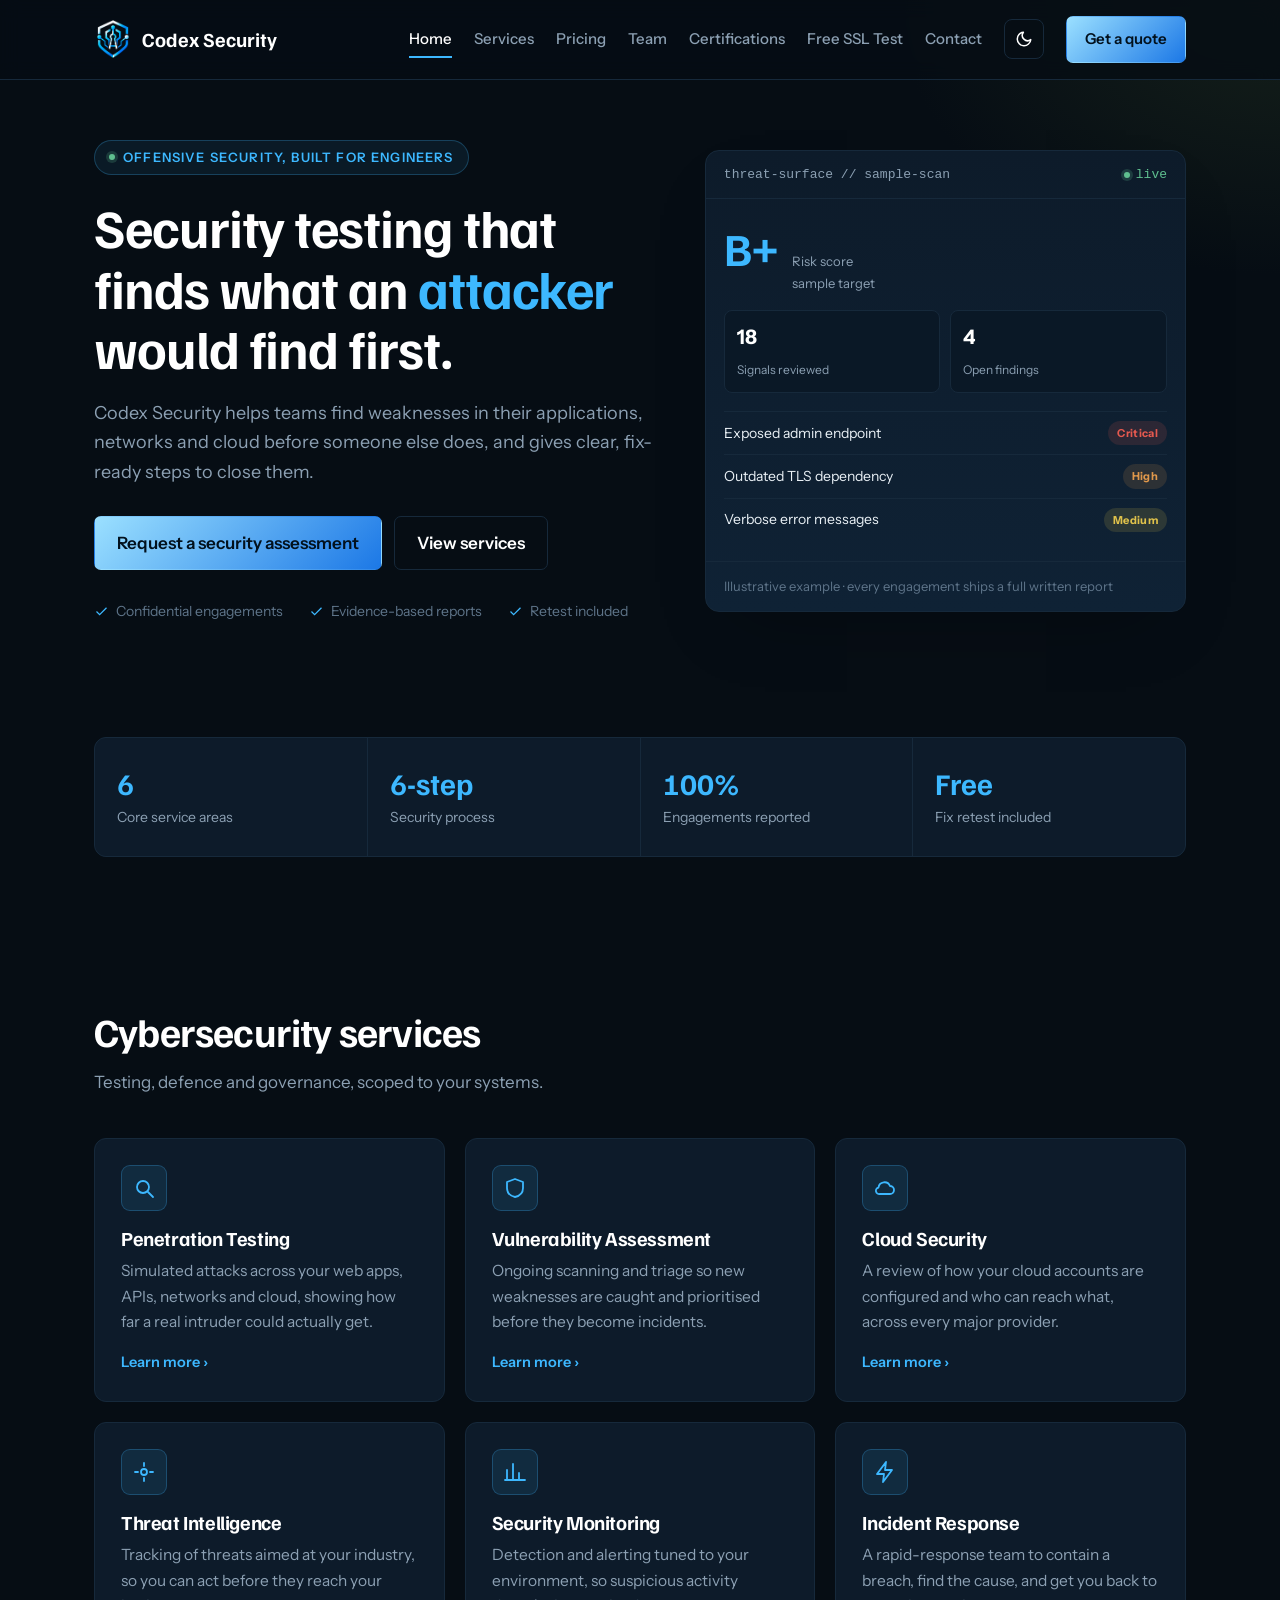
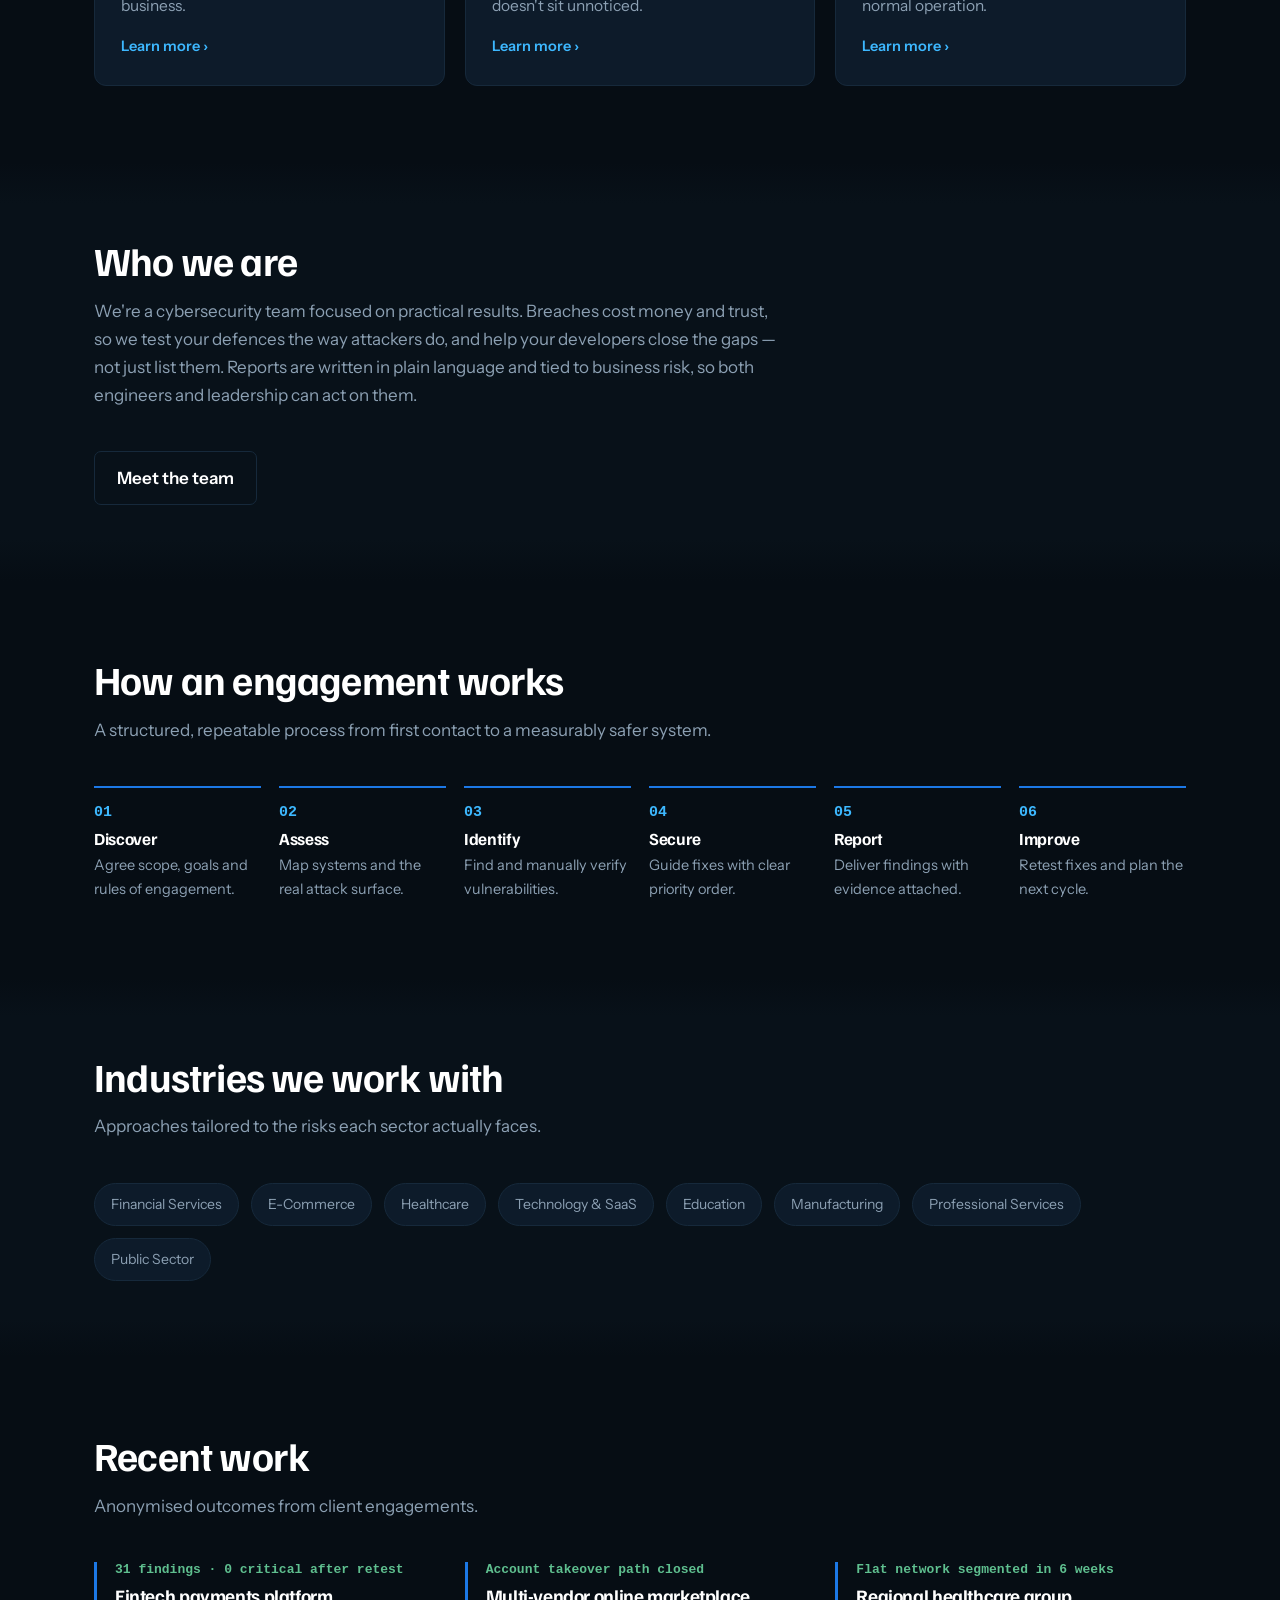
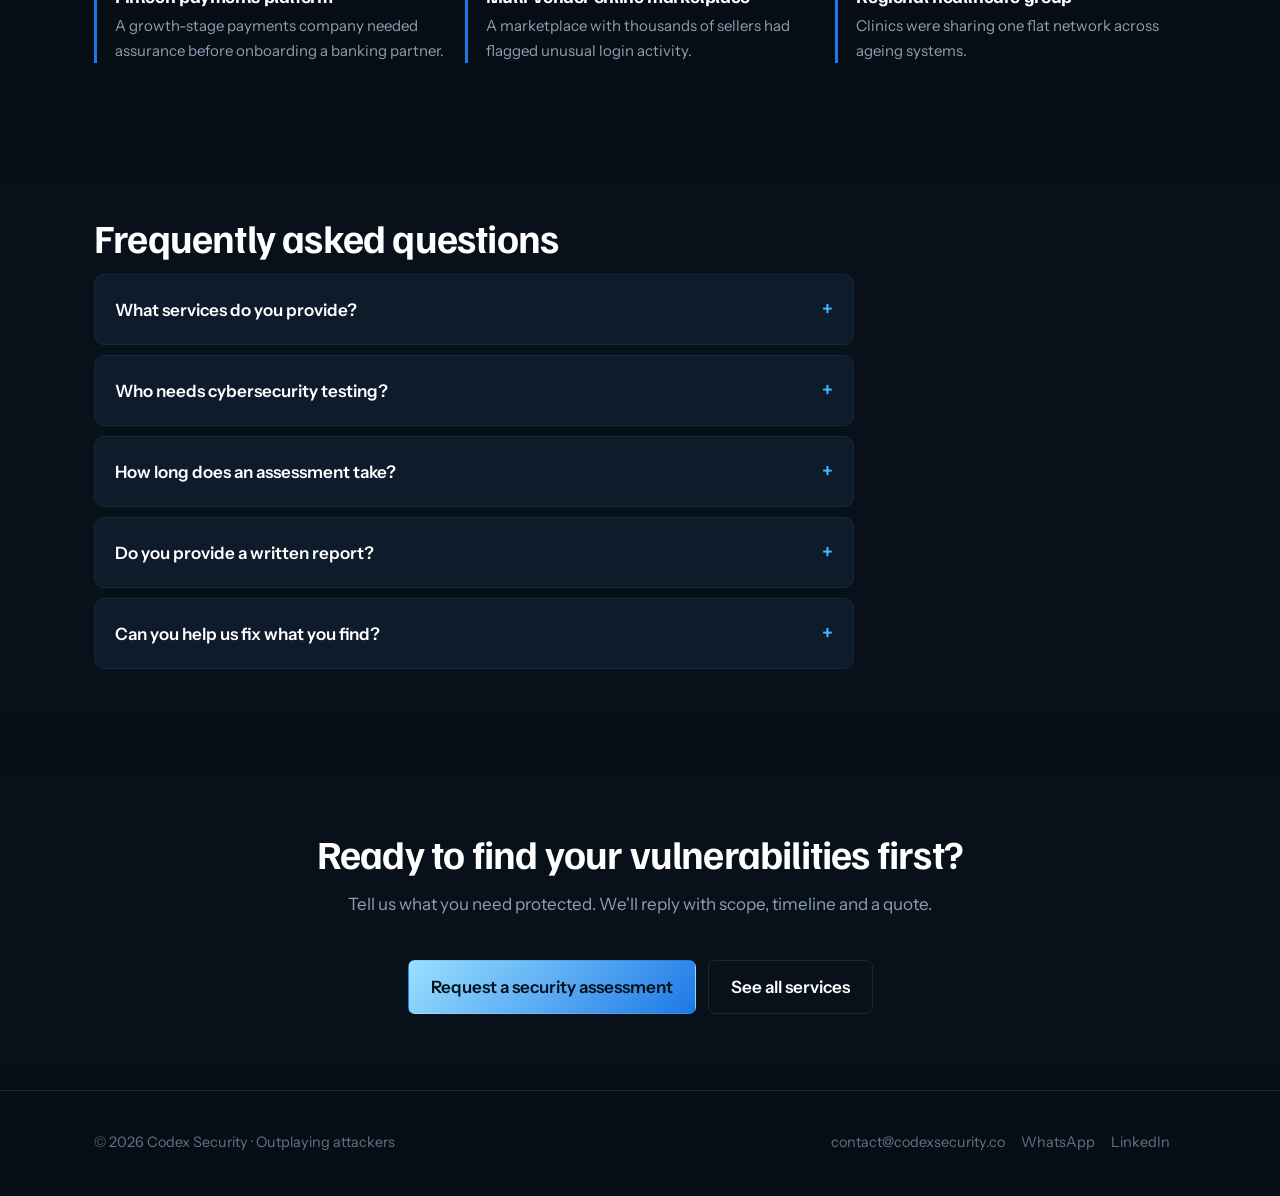
==== index.html @ 9cafd8c9 "Add files via upload" ====
<!DOCTYPE html>
<html lang="en"><head><script>try{var t=localStorage.getItem("cx-theme");if(t==="light"||t==="dark")document.documentElement.setAttribute("data-theme",t)}catch(e){}</script>
<!-- Google tag (gtag.js) -->
<script async src="https://www.googletagmanager.com/gtag/js?id=G-0SGRD1HLEX"></script>
<script>
  window.dataLayer = window.dataLayer || [];
  function gtag(){dataLayer.push(arguments);}
  gtag("js", new Date());
  gtag("config", "G-0SGRD1HLEX");
</script>
<meta charset="utf-8"><link rel="icon" type="image/png" href="[data-uri]"><meta name="viewport" content="width=device-width, initial-scale=1">
<title>Codex Security | Penetration Testing & Cybersecurity Services</title><meta name="description" content="Codex Security provides penetration testing, vulnerability assessment, cloud security, threat intelligence and incident response.">
<meta name="theme-color" content="#060D14">
<link href="https://fonts.googleapis.com/css2?family=Familjen+Grotesk:wght@500;700&family=Instrument+Sans:wght@400;500;600&display=swap" rel="stylesheet">
<link rel="stylesheet" href="styles.css"></head><body>
<header><div class="wrap"><a class="logo" href="index.html"><img src="[data-uri]" alt="" width="38" height="44">Codex Security</a><button class="nav-toggle" id="navToggle" aria-label="Open menu" aria-expanded="false" aria-controls="siteNav">☰</button><nav id="siteNav"><a href="index.html" aria-current="page">Home</a><a href="services.html">Services</a><a href="pricing.html">Pricing</a><a href="team.html">Team</a><a href="certifications.html">Certifications</a><a href="ssl-test.html">Free SSL Test</a><a href="contact.html">Contact</a><button class="theme-toggle" id="themeToggle" type="button" aria-label="Switch to light mode" title="Switch theme"><svg class="i-moon" viewBox="0 0 24 24" fill="none" stroke="currentColor" stroke-width="2" stroke-linecap="round" stroke-linejoin="round" aria-hidden="true"><path d="M21 12.8A9 9 0 1 1 11.2 3a7 7 0 0 0 9.8 9.8z"/></svg><svg class="i-sun" viewBox="0 0 24 24" fill="none" stroke="currentColor" stroke-width="2" stroke-linecap="round" aria-hidden="true"><circle cx="12" cy="12" r="4"/><path d="M12 2v2M12 20v2M4.9 4.9l1.4 1.4M17.7 17.7l1.4 1.4M2 12h2M20 12h2M4.9 19.1l1.4-1.4M17.7 6.3l1.4-1.4"/></svg><span class="tt-label">Light mode</span></button><a class="btn" href="contact.html" style="padding:10px 18px">Get a quote</a></nav></div></header>

<main class="wrap hero">
  <div>
    <span class="eyebrow"><span class="dot"></span>Offensive security, built for engineers</span>
    <h1>Security testing that finds what an <em>attacker</em> would find first.</h1>
    <p>Codex Security helps teams find weaknesses in their applications, networks and cloud before someone else does, and gives clear, fix-ready steps to close them.</p>
    <div class="cta"><a class="btn" href="contact.html">Request a security assessment</a><a class="btn ghost" href="services.html">View services</a></div>
    <div class="trust-row">
      <span><svg width="15" height="15" viewBox="0 0 24 24" fill="none" stroke="currentColor" stroke-width="2"><path d="M20 6L9 17l-5-5"/></svg>Confidential engagements</span>
      <span><svg width="15" height="15" viewBox="0 0 24 24" fill="none" stroke="currentColor" stroke-width="2"><path d="M20 6L9 17l-5-5"/></svg>Evidence-based reports</span>
      <span><svg width="15" height="15" viewBox="0 0 24 24" fill="none" stroke="currentColor" stroke-width="2"><path d="M20 6L9 17l-5-5"/></svg>Retest included</span>
    </div>
  </div>
  <div class="monitor" aria-label="Example vulnerability scan output">
  <div class="mhead"><span>threat-surface // sample-scan</span><span class="live"><i></i>live</span></div>
  <div class="mbody">
    <div class="score-row"><span class="score">B+</span><span class="score-label">Risk score<br>sample target</span></div>
    <div class="sig-grid">
      <div class="sig"><b>18</b><span>Signals reviewed</span></div>
      <div class="sig"><b>4</b><span>Open findings</span></div>
    </div>
    <div class="finding-row"><span>Exposed admin endpoint</span><span class="sev crit">Critical</span></div>
    <div class="finding-row"><span>Outdated TLS dependency</span><span class="sev high">High</span></div>
    <div class="finding-row"><span>Verbose error messages</span><span class="sev med">Medium</span></div>
  </div>
  <div class="mfoot">Illustrative example &middot; every engagement ships a full written report</div>
</div>
</main>

<section style="padding-top:0"><div class="wrap">
  <div class="stat-bar">
    <div><b>6</b><span>Core service areas</span></div>
    <div><b>6-step</b><span>Security process</span></div>
    <div><b>100%</b><span>Engagements reported</span></div>
    <div><b>Free</b><span>Fix retest included</span></div>
  </div>
</div></section>

<section><div class="section-top wrap"><div><h2>Cybersecurity services</h2><p class="lead">Testing, defence and governance, scoped to your systems.</p></div></div>
<div class="wrap"><div class="grid"><div class="card"><span class="tile"><svg viewBox="0 0 24 24" width="24" height="24" fill="none" stroke="currentColor" stroke-width="1.8" stroke-linecap="round" stroke-linejoin="round" aria-hidden="true"><circle cx="11" cy="11" r="6"/><path d="M16 16l5 5"/></svg></span><h3>Penetration Testing</h3><p>Simulated attacks across your web apps, APIs, networks and cloud, showing how far a real intruder could actually get.</p><a class="more" href="penetration-testing.html">Learn more &rsaquo;</a></div><div class="card"><span class="tile"><svg viewBox="0 0 24 24" width="24" height="24" fill="none" stroke="currentColor" stroke-width="1.8" stroke-linecap="round" stroke-linejoin="round" aria-hidden="true"><path d="M12 3l8 3v6c0 5-3.5 8-8 9-4.5-1-8-4-8-9V6z"/></svg></span><h3>Vulnerability Assessment</h3><p>Ongoing scanning and triage so new weaknesses are caught and prioritised before they become incidents.</p><a class="more" href="vulnerability-assessment.html">Learn more &rsaquo;</a></div><div class="card"><span class="tile"><svg viewBox="0 0 24 24" width="24" height="24" fill="none" stroke="currentColor" stroke-width="1.8" stroke-linecap="round" stroke-linejoin="round" aria-hidden="true"><path d="M7 18h10a4 4 0 0 0 0-8 6 6 0 0 0-11.5 1.5A3.3 3.3 0 0 0 7 18z"/></svg></span><h3>Cloud Security</h3><p>A review of how your cloud accounts are configured and who can reach what, across every major provider.</p><a class="more" href="cloud-security.html">Learn more &rsaquo;</a></div><div class="card"><span class="tile"><svg viewBox="0 0 24 24" width="24" height="24" fill="none" stroke="currentColor" stroke-width="1.8" stroke-linecap="round" stroke-linejoin="round" aria-hidden="true"><circle cx="12" cy="12" r="3"/><path d="M12 3v3M12 18v3M3 12h3M18 12h3"/></svg></span><h3>Threat Intelligence</h3><p>Tracking of threats aimed at your industry, so you can act before they reach your business.</p><a class="more" href="threat-intelligence.html">Learn more &rsaquo;</a></div><div class="card"><span class="tile"><svg viewBox="0 0 24 24" width="24" height="24" fill="none" stroke="currentColor" stroke-width="1.8" stroke-linecap="round" stroke-linejoin="round" aria-hidden="true"><path d="M4 20V10M10 20V4M16 20v-7M22 20H2"/></svg></span><h3>Security Monitoring</h3><p>Detection and alerting tuned to your environment, so suspicious activity doesn't sit unnoticed.</p><a class="more" href="security-analytics.html">Learn more &rsaquo;</a></div><div class="card"><span class="tile"><svg viewBox="0 0 24 24" width="24" height="24" fill="none" stroke="currentColor" stroke-width="1.8" stroke-linecap="round" stroke-linejoin="round" aria-hidden="true"><path d="M13 2L4 14h7l-1 8 9-12h-7z"/></svg></span><h3>Incident Response</h3><p>A rapid-response team to contain a breach, find the cause, and get you back to normal operation.</p><a class="more" href="incident-response.html">Learn more &rsaquo;</a></div></div></div></section>

<section class="alt"><div class="wrap">
  <h2>Who we are</h2>
  <p class="lead">We're a cybersecurity team focused on practical results. Breaches cost money and trust, so we test your defences the way attackers do, and help your developers close the gaps &mdash; not just list them. Reports are written in plain language and tied to business risk, so both engineers and leadership can act on them.</p>
  <a class="btn ghost" href="team.html">Meet the team</a>
</div></section>

<section><div class="wrap">
  <h2>How an engagement works</h2>
  <p class="lead">A structured, repeatable process from first contact to a measurably safer system.</p>
  <ol class="steps">
    <li><h3>Discover</h3><p>Agree scope, goals and rules of engagement.</p></li>
    <li><h3>Assess</h3><p>Map systems and the real attack surface.</p></li>
    <li><h3>Identify</h3><p>Find and manually verify vulnerabilities.</p></li>
    <li><h3>Secure</h3><p>Guide fixes with clear priority order.</p></li>
    <li><h3>Report</h3><p>Deliver findings with evidence attached.</p></li>
    <li><h3>Improve</h3><p>Retest fixes and plan the next cycle.</p></li>
  </ol>
</div></section>

<section class="alt"><div class="wrap">
  <h2>Industries we work with</h2>
  <p class="lead">Approaches tailored to the risks each sector actually faces.</p>
  <div class="badge-row"><span>Financial Services</span><span>E-Commerce</span><span>Healthcare</span><span>Technology &amp; SaaS</span><span>Education</span><span>Manufacturing</span><span>Professional Services</span><span>Public Sector</span></div>
</div></section>

<section><div class="wrap">
  <h2>Recent work</h2>
  <p class="lead">Anonymised outcomes from client engagements.</p>
  <div class="grid">
    <div class="case"><span class="tag">31 findings &middot; 0 critical after retest</span><h3>Fintech payments platform</h3><p>A growth-stage payments company needed assurance before onboarding a banking partner.</p></div>
    <div class="case"><span class="tag">Account takeover path closed</span><h3>Multi-vendor online marketplace</h3><p>A marketplace with thousands of sellers had flagged unusual login activity.</p></div>
    <div class="case"><span class="tag">Flat network segmented in 6 weeks</span><h3>Regional healthcare group</h3><p>Clinics were sharing one flat network across ageing systems.</p></div>
  </div>
</div></section>

<section class="alt"><div class="wrap">
  <h2>Frequently asked questions</h2>
  <div style="max-width:760px">
    <details class="faq"><summary>What services do you provide?</summary><p>Penetration testing, vulnerability assessment, cloud security, threat intelligence, security monitoring, and incident response.</p></details>
    <details class="faq"><summary>Who needs cybersecurity testing?</summary><p>Any organisation that stores customer data, runs online systems, or relies on digital tools &mdash; from startups to enterprises.</p></details>
    <details class="faq"><summary>How long does an assessment take?</summary><p>It depends on scope. Small applications can take days; larger environments take weeks. We confirm timing in the proposal.</p></details>
    <details class="faq"><summary>Do you provide a written report?</summary><p>Yes. Every engagement ends with a report covering findings, severity, evidence and clear remediation steps.</p></details>
    <details class="faq"><summary>Can you help us fix what you find?</summary><p>Yes. We give actionable guidance, support your developers, and retest to confirm the fixes hold.</p></details>
  </div>
</div></section>
<section class="alt"><div class="wrap" style="text-align:center"><h2>Ready to find your vulnerabilities first?</h2><p class="lead" style="margin-left:auto;margin-right:auto">Tell us what you need protected. We'll reply with scope, timeline and a quote.</p><div class="cta" style="justify-content:center"><a class="btn" href="contact.html">Request a security assessment</a><a class="btn ghost" href="services.html">See all services</a></div></div></section>
<footer><div class="wrap"><span>&copy; 2026 Codex Security · Outplaying attackers</span><span><a href="mailto:contact@codexsecurity.co">contact@codexsecurity.co</a><a href="https://wa.me/447743740462">WhatsApp</a><a href="https://www.linkedin.com/company/codex-security" target="_blank" rel="noopener">LinkedIn</a></span></div></footer>
<script src="nav.js"></script></body></html>
---- styles.css ----
:root{
  color-scheme:dark;
  --bg:#060D14; --bg2:#0A1622; --ink:#EAF1F6; --head:#FFFFFF; --mute:#8CA0B3; --mute-d:#5E7489;
  --line:#16293B; --card:#0D1B2A; --card-2:#0F2235;
  --gold:#3DB8FF; --gold-l:#9BE0FF; --gold-d:#1C78E6; --on-accent:#02111D;
  --crit:#E4594F; --high:#E0984B; --med:#E0C24B; --low:#5FBF8F;
  --hdr:rgba(6,13,20,.85); --nav-bg:#0A1420; --sig-bg:#0A1826; --alt-bg:#081119;
  --g1:#0E2A3B; --g2:#15201A; --err-ink:#F0B4AF; --logo-chip:transparent;
  --mono:ui-monospace,Menlo,Consolas,monospace;
}
:root[data-theme="light"]{
  color-scheme:light;
  --bg:#F4F7FB; --bg2:#EAF0F7; --ink:#12263A; --head:#0A1A2C; --mute:#4A5E73; --mute-d:#62768A;
  --line:#D3DCE7; --card:#FFFFFF; --card-2:#F0F4F9;
  --gold:#0B6FD0; --gold-l:#2A8FEA; --gold-d:#0A58AE; --on-accent:#FFFFFF;
  --crit:#C9372D; --high:#B9680F; --med:#8F7000; --low:#1B8A5A;
  --hdr:rgba(244,247,251,.88); --nav-bg:#FFFFFF; --sig-bg:#F0F4F9; --alt-bg:#E9EFF6;
  --g1:#DCEBFA; --g2:#E6F2EC; --err-ink:#8A2A22; --logo-chip:#06101C;
}
*{box-sizing:border-box;margin:0}
html{scroll-behavior:smooth}
body{background:var(--bg);color:var(--ink);font:400 17px/1.65 "Instrument Sans",system-ui,sans-serif;background-image:radial-gradient(ellipse 900px 500px at 15% -10%, var(--g1) 0%, transparent 60%),radial-gradient(ellipse 700px 500px at 100% 0%, var(--g2) 0%, transparent 55%)}
h1,h2,h3{font-family:"Familjen Grotesk",system-ui,sans-serif;line-height:1.12;letter-spacing:-.02em;color:var(--head)}
a{color:inherit}
:focus-visible{outline:2px solid var(--gold);outline-offset:3px}
.wrap{max-width:1140px;margin:0 auto;padding:0 24px}
header{border-bottom:1px solid var(--line);position:sticky;top:0;background:var(--hdr);backdrop-filter:blur(10px);z-index:20}
header .wrap{display:flex;justify-content:space-between;align-items:center;padding-top:16px;padding-bottom:16px}
.logo{display:flex;align-items:center;gap:10px;text-decoration:none;font:700 20px "Familjen Grotesk",sans-serif;color:var(--head)}
.logo svg,.logo img{flex:none}
.logo img{height:44px;width:auto}
nav{display:flex;align-items:center;gap:22px;flex-wrap:wrap}
nav a{text-decoration:none;color:var(--mute);font-weight:500;font-size:15px}
nav a:hover,nav a[aria-current]{color:var(--head)}
nav a[aria-current]{position:relative}
nav a[aria-current]::after{content:"";position:absolute;left:0;right:0;bottom:-6px;height:2px;background:var(--gold)}
.btn{display:inline-flex;align-items:center;gap:8px;background:linear-gradient(135deg,var(--gold-l),var(--gold-d));color:var(--on-accent);padding:12px 22px;border-radius:7px;font-weight:600;text-decoration:none;border:1px solid transparent}
.btn:hover{filter:brightness(1.07)}
.btn.ghost{background:none;color:var(--head);border:1.3px solid var(--line)}
.btn.ghost:hover{border-color:var(--gold-d)}
.eyebrow{display:inline-flex;align-items:center;gap:8px;color:var(--gold);font-size:13px;font-weight:600;letter-spacing:.09em;text-transform:uppercase;background:rgba(61,184,255,.08);border:1px solid rgba(61,184,255,.25);padding:6px 14px;border-radius:999px;margin-bottom:22px}
.eyebrow .dot{width:6px;height:6px;border-radius:50%;background:var(--low);box-shadow:0 0 0 3px rgba(95,191,143,.2)}

.hero{display:grid;grid-template-columns:1.08fr .92fr;gap:46px;align-items:center;padding:60px 24px 70px}
.hero h1{font-size:clamp(34px,4.6vw,54px);font-weight:700}
.hero h1 em{font-style:normal;color:var(--gold)}
.hero p{margin:20px 0 28px;color:var(--mute);max-width:54ch;font-size:18px}
.cta{display:flex;gap:12px;flex-wrap:wrap}
.trust-row{display:flex;gap:26px;flex-wrap:wrap;margin-top:30px;color:var(--mute-d);font-size:14px}
.trust-row span{display:flex;align-items:center;gap:7px}
.trust-row svg{flex:none;color:var(--gold)}

.monitor{background:linear-gradient(180deg,var(--card),var(--card-2));border:1px solid var(--line);border-radius:14px;overflow:hidden;box-shadow:0 30px 70px -35px rgba(0,0,0,.6)}
.monitor .mhead{display:flex;justify-content:space-between;align-items:center;padding:16px 18px;border-bottom:1px solid var(--line);font:500 13px var(--mono);color:var(--mute)}
.monitor .mhead .live{display:flex;align-items:center;gap:6px;color:var(--low)}
.monitor .mhead .live i{width:6px;height:6px;border-radius:50%;background:var(--low);display:inline-block;box-shadow:0 0 0 3px rgba(95,191,143,.2)}
.monitor .mbody{padding:20px 18px}
.score-row{display:flex;align-items:baseline;gap:14px;margin-bottom:16px}
.score{font:800 46px "Familjen Grotesk",sans-serif;color:var(--gold)}
.score-label{color:var(--mute);font-size:13px}
.sig-grid{display:grid;grid-template-columns:repeat(2,1fr);gap:10px;margin-bottom:18px}
.sig{background:var(--sig-bg);border:1px solid var(--line);border-radius:8px;padding:10px 12px}
.sig b{display:block;font-size:20px;color:var(--head)}
.sig span{font-size:12px;color:var(--mute)}
.finding-row{display:flex;justify-content:space-between;align-items:center;padding:9px 0;border-top:1px solid var(--line);font-size:14px}
.finding-row:first-of-type{border-top:none}
.sev{font-size:11px;font-weight:700;padding:3px 9px;border-radius:999px;letter-spacing:.03em}
.sev.crit{background:rgba(228,89,79,.14);color:var(--crit)}
.sev.high{background:rgba(224,152,75,.14);color:var(--high)}
.sev.med{background:rgba(224,194,75,.14);color:var(--med)}
.monitor .mfoot{padding:14px 18px;border-top:1px solid var(--line);font-size:13px;color:var(--mute-d)}

section{padding:76px 0}
.alt{background:linear-gradient(180deg,transparent,var(--alt-bg) 10%,var(--alt-bg) 90%,transparent)}
h2{font-size:clamp(28px,3.6vw,40px);font-weight:700;margin-bottom:14px}
.lead{color:var(--mute);max-width:62ch;margin-bottom:42px;font-size:17px}
.section-top{display:flex;justify-content:space-between;align-items:flex-end;gap:20px;flex-wrap:wrap}

.stat-bar{display:grid;grid-template-columns:repeat(4,1fr);gap:1px;background:var(--line);border:1px solid var(--line);border-radius:12px;overflow:hidden;margin:44px 0 0}
.stat-bar div{background:var(--card);padding:26px 22px}
.stat-bar b{display:block;font:800 30px "Familjen Grotesk",sans-serif;color:var(--gold)}
.stat-bar span{color:var(--mute);font-size:14px}

.grid{display:grid;grid-template-columns:repeat(3,1fr);gap:20px}
.grid.two{grid-template-columns:repeat(2,1fr)}
.grid.four{grid-template-columns:repeat(4,1fr)}
.card{background:var(--card);border:1px solid var(--line);border-radius:12px;padding:26px}
.card h3{font-size:20px;margin-bottom:9px;color:var(--head)}
.card p{color:var(--mute);font-size:15.5px}
.card ul{margin:14px 0 0;padding-left:0;color:var(--mute);font-size:14.5px;list-style:none;display:grid;gap:7px}
.card ul li{padding-left:20px;position:relative}
.card ul li::before{content:"";position:absolute;left:1px;top:.5em;width:8px;height:8px;border:2px solid var(--gold-d);border-radius:2px;transform:rotate(45deg)}
.tile{display:grid;place-items:center;width:46px;height:46px;border-radius:9px;background:rgba(61,184,255,.1);border:1px solid rgba(61,184,255,.25);color:var(--gold);margin-bottom:16px}
.more{display:inline-block;margin-top:16px;color:var(--gold);font-weight:600;text-decoration:none;font-size:14.5px}
.more:hover{text-decoration:underline}

.steps{display:grid;grid-template-columns:repeat(6,1fr);gap:18px;counter-reset:s;list-style:none;padding:0}
.steps li{counter-increment:s;border-top:2px solid var(--gold-d);padding-top:16px}
.steps li::before{content:counter(s,decimal-leading-zero);font:700 15px var(--mono);color:var(--gold);display:block;margin-bottom:8px}
.steps h3{font-size:17px;margin-bottom:6px;color:var(--head)}
.steps p{color:var(--mute);font-size:14.5px}

.badge-row{display:flex;flex-wrap:wrap;gap:12px}
.badge-row span{background:var(--card);border:1px solid var(--line);color:var(--mute);padding:9px 16px;border-radius:999px;font-size:14px}

.case{border-left:3px solid var(--gold-d);padding-left:18px}
.case .tag{color:var(--low);font:600 13px var(--mono);margin-bottom:8px;display:block}
.case h3{font-size:19px;margin-bottom:8px}
.case p{color:var(--mute);font-size:15px}

details.faq{background:var(--card);border:1px solid var(--line);border-radius:10px;padding:18px 20px;margin-bottom:10px}
details.faq summary{cursor:pointer;font-weight:600;color:var(--head);list-style:none;display:flex;justify-content:space-between;align-items:center;gap:10px}
details.faq summary::-webkit-details-marker{display:none}
details.faq summary::after{content:"+";color:var(--gold);font-size:20px;flex:none}
details.faq[open] summary::after{content:"\2212"}
details.faq p{color:var(--mute);margin-top:12px;font-size:15px}

.pagehead{padding:56px 0 22px}
.pagehead .crumbs{color:var(--mute-d);font-size:14px;margin-bottom:16px}
.pagehead .crumbs a{text-decoration:none}
.pagehead .crumbs span[aria-current]{color:var(--gold)}
.pagehead h1{font-size:clamp(32px,4.6vw,50px);font-weight:700;margin-bottom:12px}
.pagehead p{color:var(--mute);max-width:60ch;font-size:18px}

.price{display:flex;flex-direction:column}
.price .amt{font:800 36px "Familjen Grotesk",sans-serif;color:var(--gold);margin:10px 0 0}
.price .unit{font-weight:500;margin-bottom:6px;color:var(--mute)}
.price ul{flex:1;margin-bottom:20px}
.price.hl{border:1.5px solid var(--gold-d);box-shadow:0 0 0 1px rgba(61,184,255,.15) inset}
.price.hl::before{content:"Most popular";display:inline-block;font-size:11px;font-weight:700;letter-spacing:.04em;color:var(--on-accent);background:var(--gold);padding:4px 10px;border-radius:999px;margin-bottom:12px;width:fit-content}
.two-col{display:grid;grid-template-columns:1.2fr .8fr;gap:40px}
.checks{list-style:none;padding:0;display:grid;gap:10px;color:var(--mute)}
.checks li{padding-left:28px;position:relative}
.checks li::before{content:"";position:absolute;left:4px;top:.55em;width:9px;height:5px;border-left:2px solid var(--gold);border-bottom:2px solid var(--gold);transform:rotate(-45deg)}
.note{color:var(--mute-d);font-size:14.5px;margin-top:22px}

.person img{width:100%;aspect-ratio:1;object-fit:cover;border-radius:9px;margin-bottom:16px;background:var(--card-2)}
.person .role{color:var(--gold);font-weight:600;font-size:14.5px;margin-bottom:8px}

.contact-list{list-style:none;padding:0;display:grid;gap:14px;margin:8px 0 28px}
.contact-list strong{display:block;font-size:13.5px;color:var(--mute-d);font-weight:500}
form{display:grid;gap:14px}
label{font-weight:500;font-size:14.5px;display:grid;gap:6px;color:var(--mute)}
input,textarea,select{font:inherit;padding:12px;border:1.5px solid var(--line);border-radius:7px;background:var(--card);color:var(--ink)}
input:focus,textarea:focus,select:focus{border-color:var(--gold-d)}

.kind{font-size:13px;font-weight:600;color:var(--gold);margin-bottom:6px}
.tabs{display:flex;gap:10px;margin-bottom:28px;flex-wrap:wrap}
.tabs button{font:inherit;font-weight:500;padding:9px 20px;border-radius:999px;border:1.5px solid var(--line);background:none;color:var(--mute);cursor:pointer}
.tabs button[aria-pressed="true"]{background:var(--gold);border-color:var(--gold);color:var(--on-accent)}
.rec{display:flex;flex-direction:column}
.rec img{width:100%;aspect-ratio:4/3;object-fit:cover;border-radius:7px;margin-bottom:16px;border:1px solid var(--line)}
.empty{color:var(--mute);padding:24px 0}
[hidden]{display:none!important}

footer{padding:40px 0;border-top:1px solid var(--line);color:var(--mute-d);font-size:14.5px}
footer .wrap{display:flex;justify-content:space-between;flex-wrap:wrap;gap:12px}
footer a{text-decoration:none;margin-right:16px}
footer a:hover{color:var(--gold)}

.nav-toggle{display:none;background:none;border:1.3px solid var(--line);color:var(--head);font-size:19px;line-height:1;width:42px;height:42px;border-radius:7px;cursor:pointer;flex:none}
.nav-toggle:hover{border-color:var(--gold-d)}

@media(max-width:980px){
  .hero,.grid,.grid.two,.grid.four,.two-col,.stat-bar{grid-template-columns:1fr}
  .steps{grid-template-columns:repeat(3,1fr)}
  .hero{padding:40px 24px 48px}
  header .wrap{gap:10px;position:relative}
  .nav-toggle{display:flex;align-items:center;justify-content:center}
  nav{
    position:absolute;top:100%;left:0;right:0;
    flex-direction:column;align-items:stretch;gap:0;
    background:var(--nav-bg);border-bottom:1px solid var(--line);
    padding:6px 24px 16px;
    max-height:0;overflow:hidden;opacity:0;
    transition:max-height .25s ease,opacity .2s ease;
    z-index:15;
  }
  nav.open{max-height:75vh;opacity:1;overflow-y:auto}
  nav a{padding:13px 2px;border-bottom:1px solid var(--line);font-size:16px;width:100%}
  nav a[aria-current]::after{display:none}
  nav a[aria-current]{color:var(--gold)}
  nav a.btn{border-bottom:none;justify-content:center;margin-top:12px}
  section{padding:52px 0}
}
@media(max-width:560px){.steps{grid-template-columns:repeat(2,1fr)}}
@media(prefers-reduced-motion:reduce){html{scroll-behavior:auto}}

.avatar-ph{width:100%;aspect-ratio:1;border-radius:9px;margin-bottom:16px;display:grid;place-items:center;background:linear-gradient(135deg,var(--card-2),var(--card));border:1px solid var(--line);color:var(--gold);font:700 52px "Familjen Grotesk",sans-serif;letter-spacing:.04em}
@media(min-width:981px){.grid.four.team-grid{grid-template-columns:repeat(3,1fr)}}

.proof{display:block;width:100%;padding:0;margin-bottom:14px;border:1px solid var(--line);border-radius:9px;overflow:hidden;background:#fff;cursor:zoom-in}
.proof img{display:block;width:100%;aspect-ratio:4/3;object-fit:cover;object-position:top}
.lightbox{position:fixed;inset:0;background:rgba(3,8,13,.92);display:grid;place-items:center;padding:24px;z-index:50;cursor:zoom-out}
.lightbox[hidden]{display:none}
.lightbox img{max-width:100%;max-height:100%;border-radius:8px}

.person img{object-position:50% 12%}

/* logo chip keeps the white/blue mark legible on light backgrounds */
.logo img{background:var(--logo-chip);border-radius:9px;padding:3px}
.monitor{box-shadow:0 30px 70px -35px rgba(0,0,0,.35)}

/* theme toggle */
.theme-toggle{display:inline-flex;align-items:center;justify-content:center;gap:8px;background:none;border:1.3px solid var(--line);color:var(--head);width:40px;height:40px;border-radius:8px;cursor:pointer;font:inherit;font-size:15px;font-weight:500;padding:0;flex:none}
.theme-toggle:hover{border-color:var(--gold-d);color:var(--gold)}
.theme-toggle svg{width:18px;height:18px}
.theme-toggle .i-sun{display:none}
:root[data-theme="light"] .theme-toggle .i-sun{display:block}
:root[data-theme="light"] .theme-toggle .i-moon{display:none}
.theme-toggle .tt-label{display:none}
@media(max-width:980px){
  .theme-toggle{width:100%;height:auto;justify-content:flex-start;padding:13px 2px;border:0;border-bottom:1px solid var(--line);border-radius:0;color:var(--mute);font-size:16px}
  .theme-toggle .tt-label{display:inline}
}
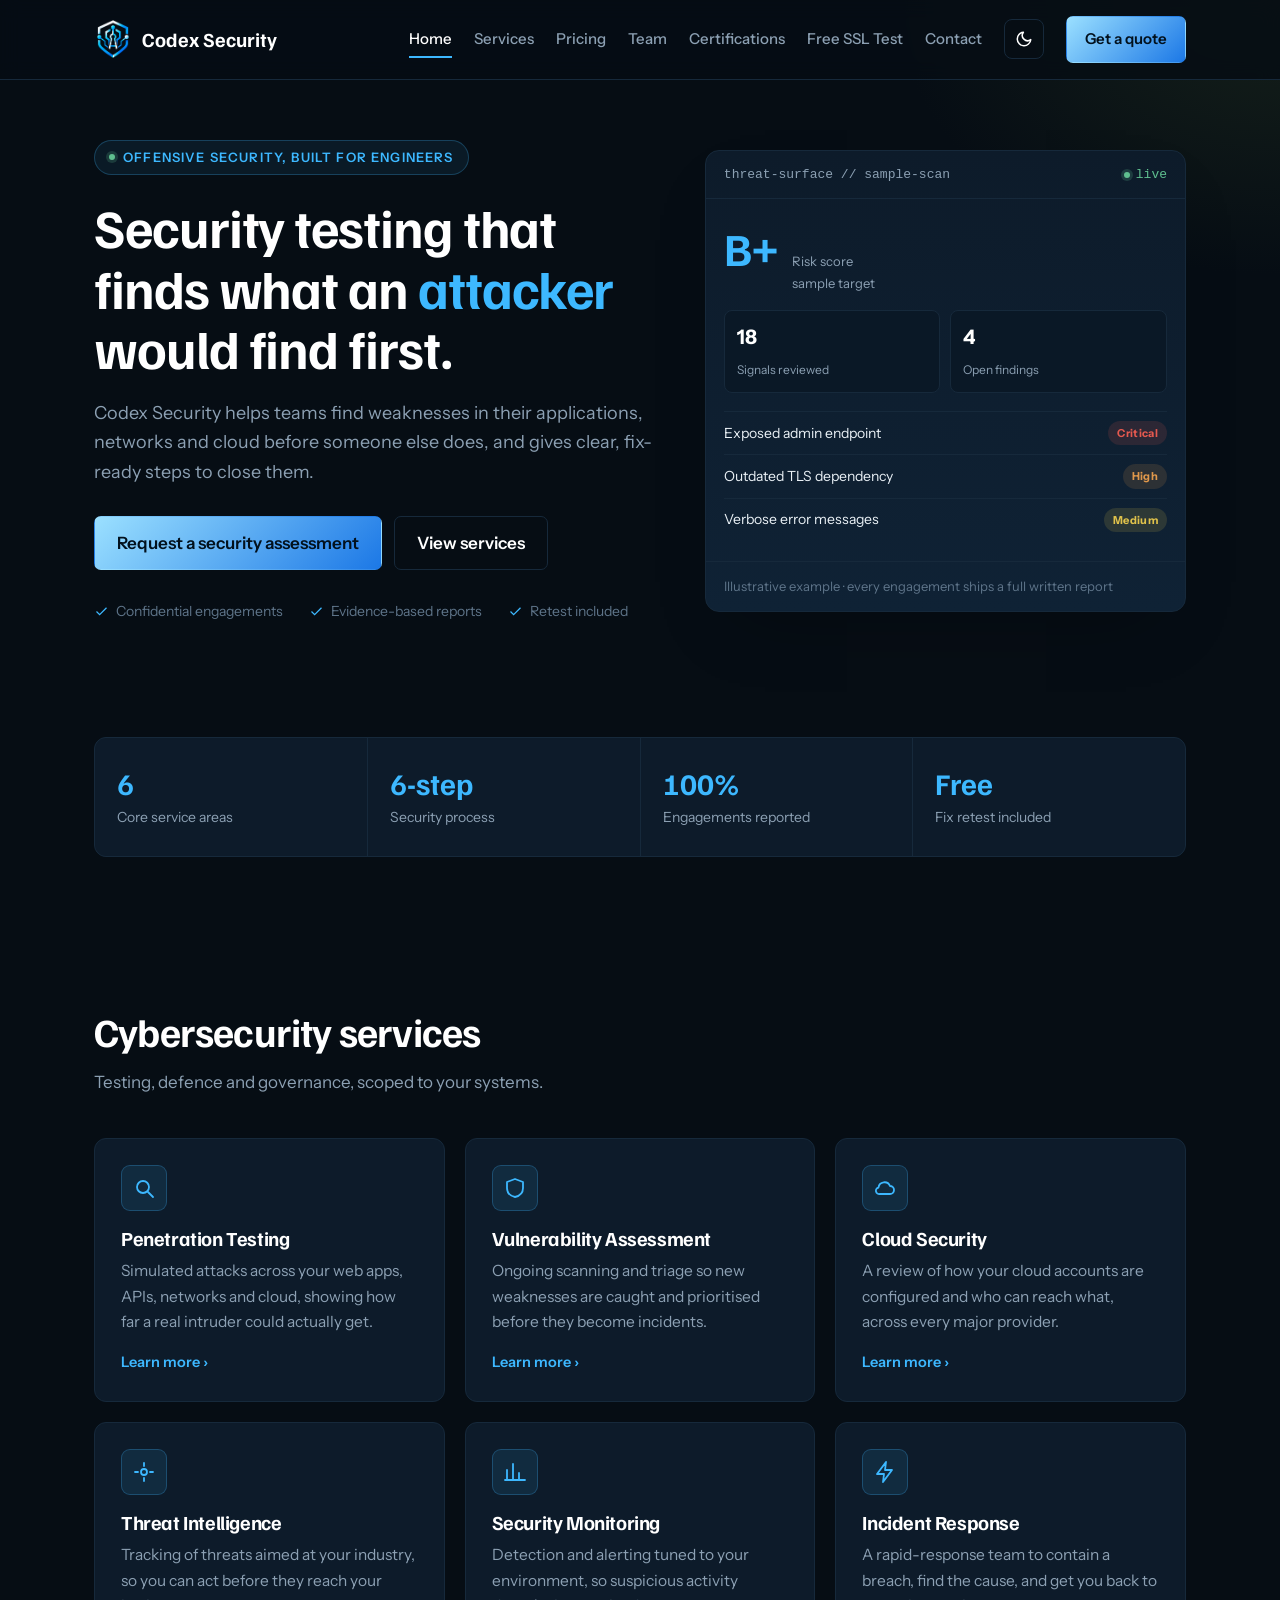
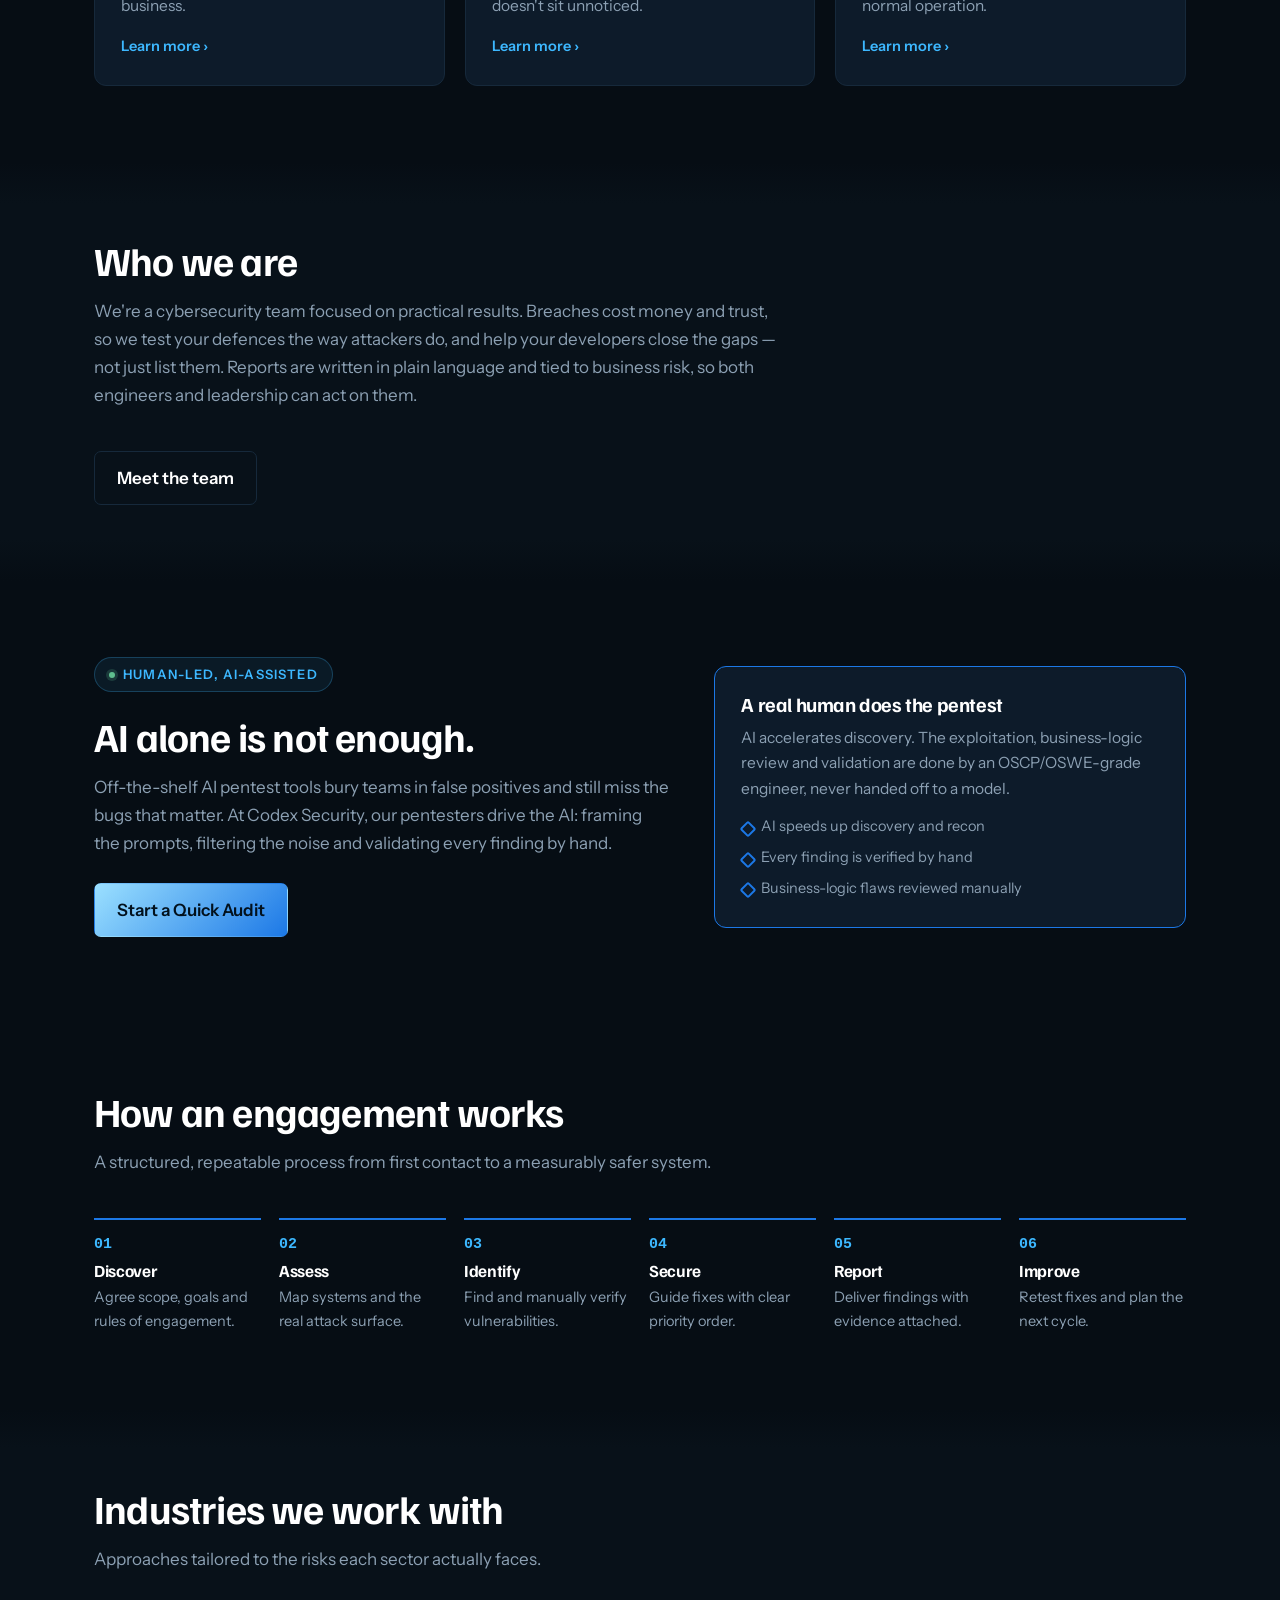
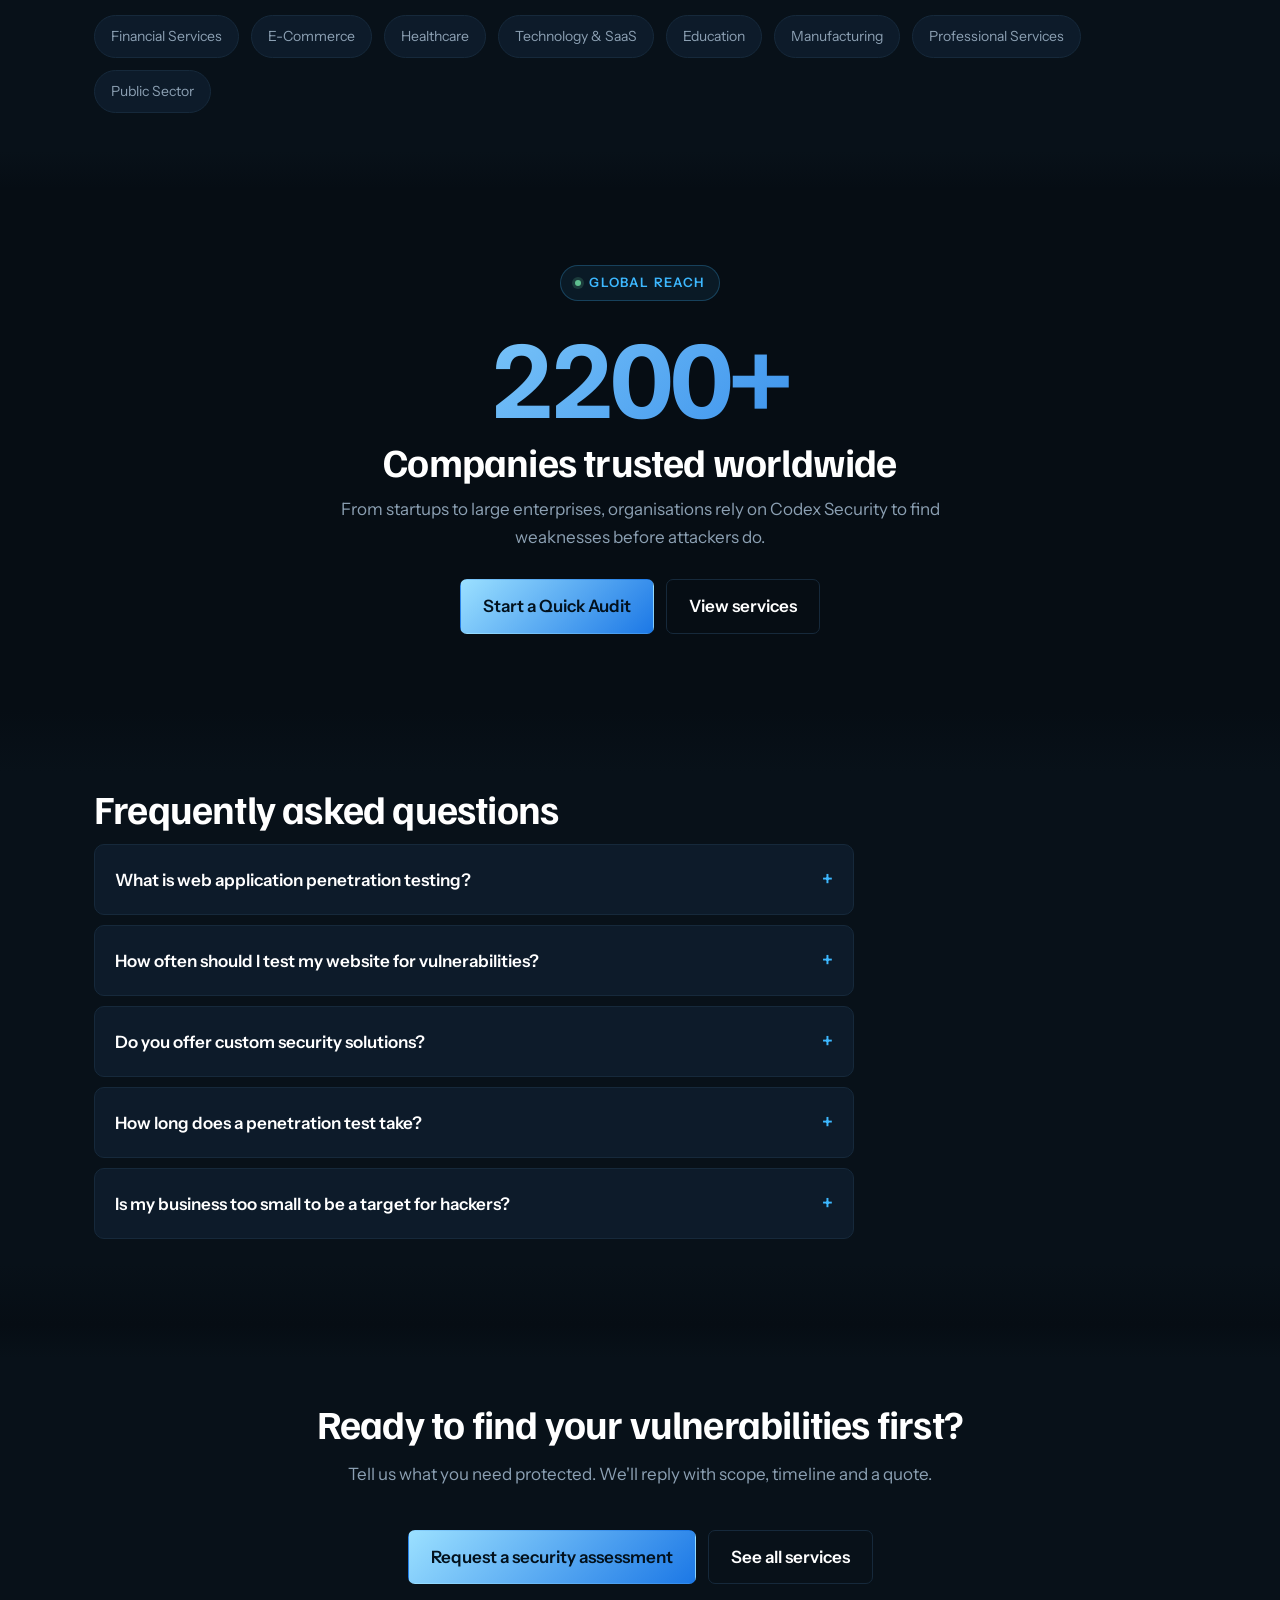
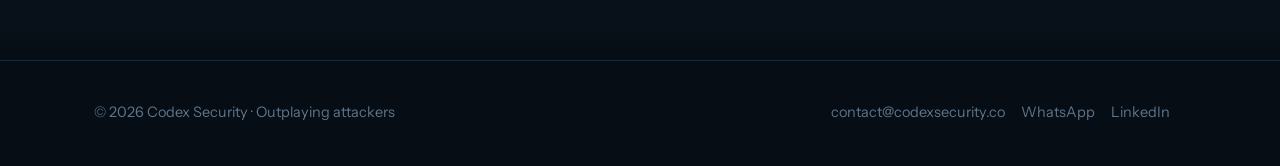
==== commit 2f09db10: "Add files via upload" ====
--- a/index.html
+++ b/index.html
@@ -62,6 +62,26 @@
 </div></section>
 
 <section><div class="wrap">
+  <div class="ai-block">
+    <div>
+      <span class="eyebrow"><span class="dot"></span>Human-led, AI-assisted</span>
+      <h2>AI alone is not enough.</h2>
+      <p class="lead" style="margin-bottom:26px">Off-the-shelf AI pentest tools bury teams in false positives and still miss the bugs that matter. At Codex Security, our pentesters drive the AI: framing the prompts, filtering the noise and validating every finding by hand.</p>
+      <a class="btn" href="contact.html">Start a Quick Audit</a>
+    </div>
+    <div class="card ai-card">
+      <h3>A real human does the pentest</h3>
+      <p>AI accelerates discovery. The exploitation, business-logic review and validation are done by an OSCP/OSWE-grade engineer, never handed off to a model.</p>
+      <ul>
+        <li>AI speeds up discovery and recon</li>
+        <li>Every finding is verified by hand</li>
+        <li>Business-logic flaws reviewed manually</li>
+      </ul>
+    </div>
+  </div>
+</div></section>
+
+<section><div class="wrap">
   <h2>How an engagement works</h2>
   <p class="lead">A structured, repeatable process from first contact to a measurably safer system.</p>
   <ol class="steps">
@@ -81,23 +101,23 @@
 </div></section>
 
 <section><div class="wrap">
-  <h2>Recent work</h2>
-  <p class="lead">Anonymised outcomes from client engagements.</p>
-  <div class="grid">
-    <div class="case"><span class="tag">31 findings &middot; 0 critical after retest</span><h3>Fintech payments platform</h3><p>A growth-stage payments company needed assurance before onboarding a banking partner.</p></div>
-    <div class="case"><span class="tag">Account takeover path closed</span><h3>Multi-vendor online marketplace</h3><p>A marketplace with thousands of sellers had flagged unusual login activity.</p></div>
-    <div class="case"><span class="tag">Flat network segmented in 6 weeks</span><h3>Regional healthcare group</h3><p>Clinics were sharing one flat network across ageing systems.</p></div>
+  <div class="trust-band">
+    <span class="eyebrow"><span class="dot"></span>Global reach</span>
+    <div class="trust-num">2200+</div>
+    <h2>Companies trusted worldwide</h2>
+    <p class="lead">From startups to large enterprises, organisations rely on Codex Security to find weaknesses before attackers do.</p>
+    <div class="cta" style="justify-content:center"><a class="btn" href="contact.html">Start a Quick Audit</a><a class="btn ghost" href="services.html">View services</a></div>
   </div>
 </div></section>
 
 <section class="alt"><div class="wrap">
   <h2>Frequently asked questions</h2>
   <div style="max-width:760px">
-    <details class="faq"><summary>What services do you provide?</summary><p>Penetration testing, vulnerability assessment, cloud security, threat intelligence, security monitoring, and incident response.</p></details>
-    <details class="faq"><summary>Who needs cybersecurity testing?</summary><p>Any organisation that stores customer data, runs online systems, or relies on digital tools &mdash; from startups to enterprises.</p></details>
-    <details class="faq"><summary>How long does an assessment take?</summary><p>It depends on scope. Small applications can take days; larger environments take weeks. We confirm timing in the proposal.</p></details>
-    <details class="faq"><summary>Do you provide a written report?</summary><p>Yes. Every engagement ends with a report covering findings, severity, evidence and clear remediation steps.</p></details>
-    <details class="faq"><summary>Can you help us fix what you find?</summary><p>Yes. We give actionable guidance, support your developers, and retest to confirm the fixes hold.</p></details>
+    <details class="faq"><summary>What is web application penetration testing?</summary><p>Web application penetration testing is a simulated cyberattack on your website or app to identify security weaknesses before hackers can exploit them. It helps secure sensitive data and maintain user trust.</p></details>
+    <details class="faq"><summary>How often should I test my website for vulnerabilities?</summary><p>We recommend testing at least once a year, or whenever you launch major updates. Regular testing ensures your application remains secure against evolving threats.</p></details>
+    <details class="faq"><summary>Do you offer custom security solutions?</summary><p>Yes, Codex Security offers tailored security packages based on your business needs, size and risk level. Whether you’re a startup or an enterprise, we’ve got you covered.</p></details>
+    <details class="faq"><summary>How long does a penetration test take?</summary><p>The duration depends on the complexity of your application. Most tests take between 3 and 7 days, and we’ll provide a full report with actionable insights.</p></details>
+    <details class="faq"><summary>Is my business too small to be a target for hackers?</summary><p>Not at all. Small businesses are often targeted because they tend to have weaker security. Investing in cybersecurity is crucial no matter your size.</p></details>
   </div>
 </div></section>
 <section class="alt"><div class="wrap" style="text-align:center"><h2>Ready to find your vulnerabilities first?</h2><p class="lead" style="margin-left:auto;margin-right:auto">Tell us what you need protected. We'll reply with scope, timeline and a quote.</p><div class="cta" style="justify-content:center"><a class="btn" href="contact.html">Request a security assessment</a><a class="btn ghost" href="services.html">See all services</a></div></div></section>
--- a/styles.css
+++ b/styles.css
@@ -213,3 +213,14 @@
   .theme-toggle{width:100%;height:auto;justify-content:flex-start;padding:13px 2px;border:0;border-bottom:1px solid var(--line);border-radius:0;color:var(--mute);font-size:16px}
   .theme-toggle .tt-label{display:inline}
 }
+
+/* trust band + AI block */
+.trust-band{text-align:center;max-width:760px;margin:0 auto}
+.trust-band .eyebrow{margin-bottom:10px}
+.trust-num{font:800 clamp(64px,10vw,112px)/1 "Familjen Grotesk",sans-serif;background:linear-gradient(135deg,var(--gold-l),var(--gold-d));-webkit-background-clip:text;background-clip:text;color:transparent;letter-spacing:-.03em;margin:6px 0 10px}
+.trust-band h2{margin-bottom:12px}
+.trust-band .lead{margin-left:auto;margin-right:auto;margin-bottom:28px}
+.ai-block{display:grid;grid-template-columns:1.1fr .9fr;gap:44px;align-items:center}
+.ai-block h2{margin-bottom:14px}
+.ai-card{border-color:var(--gold-d)}
+@media(max-width:980px){.ai-block{grid-template-columns:1fr;gap:28px}}
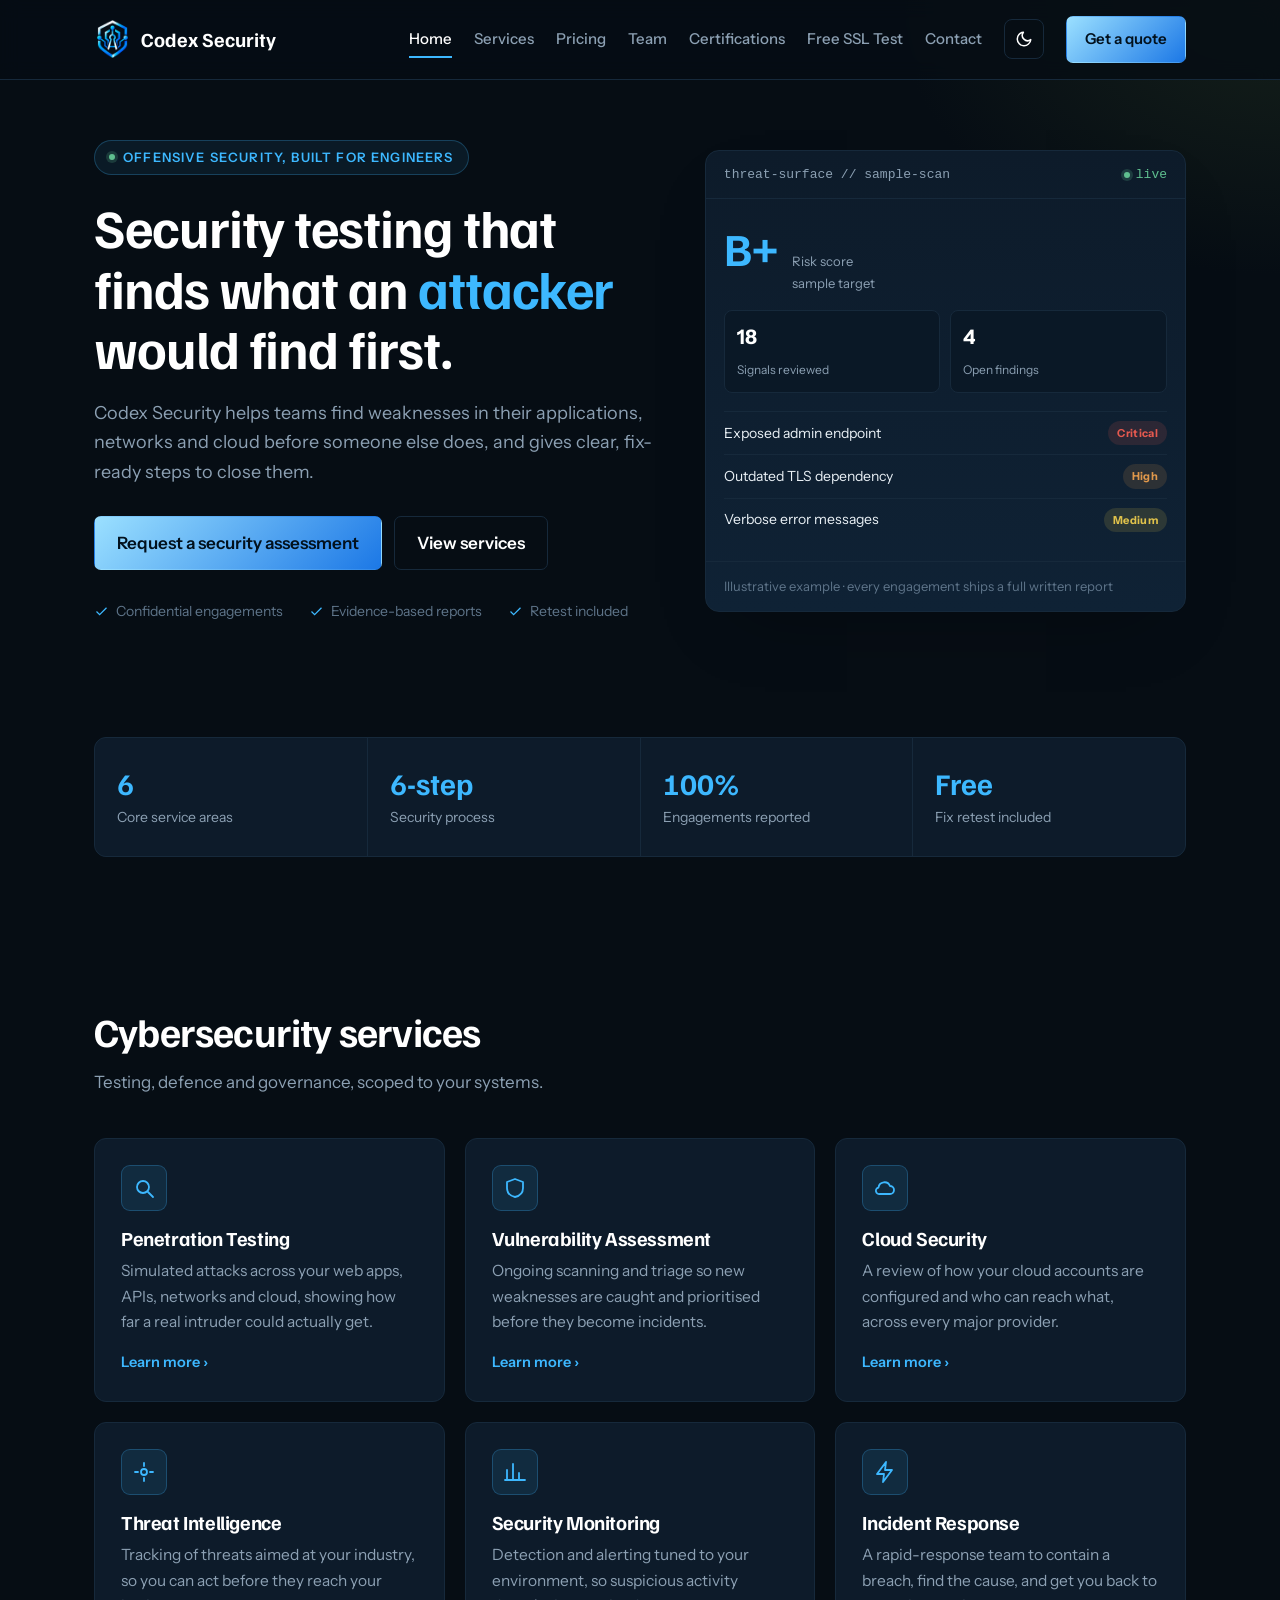
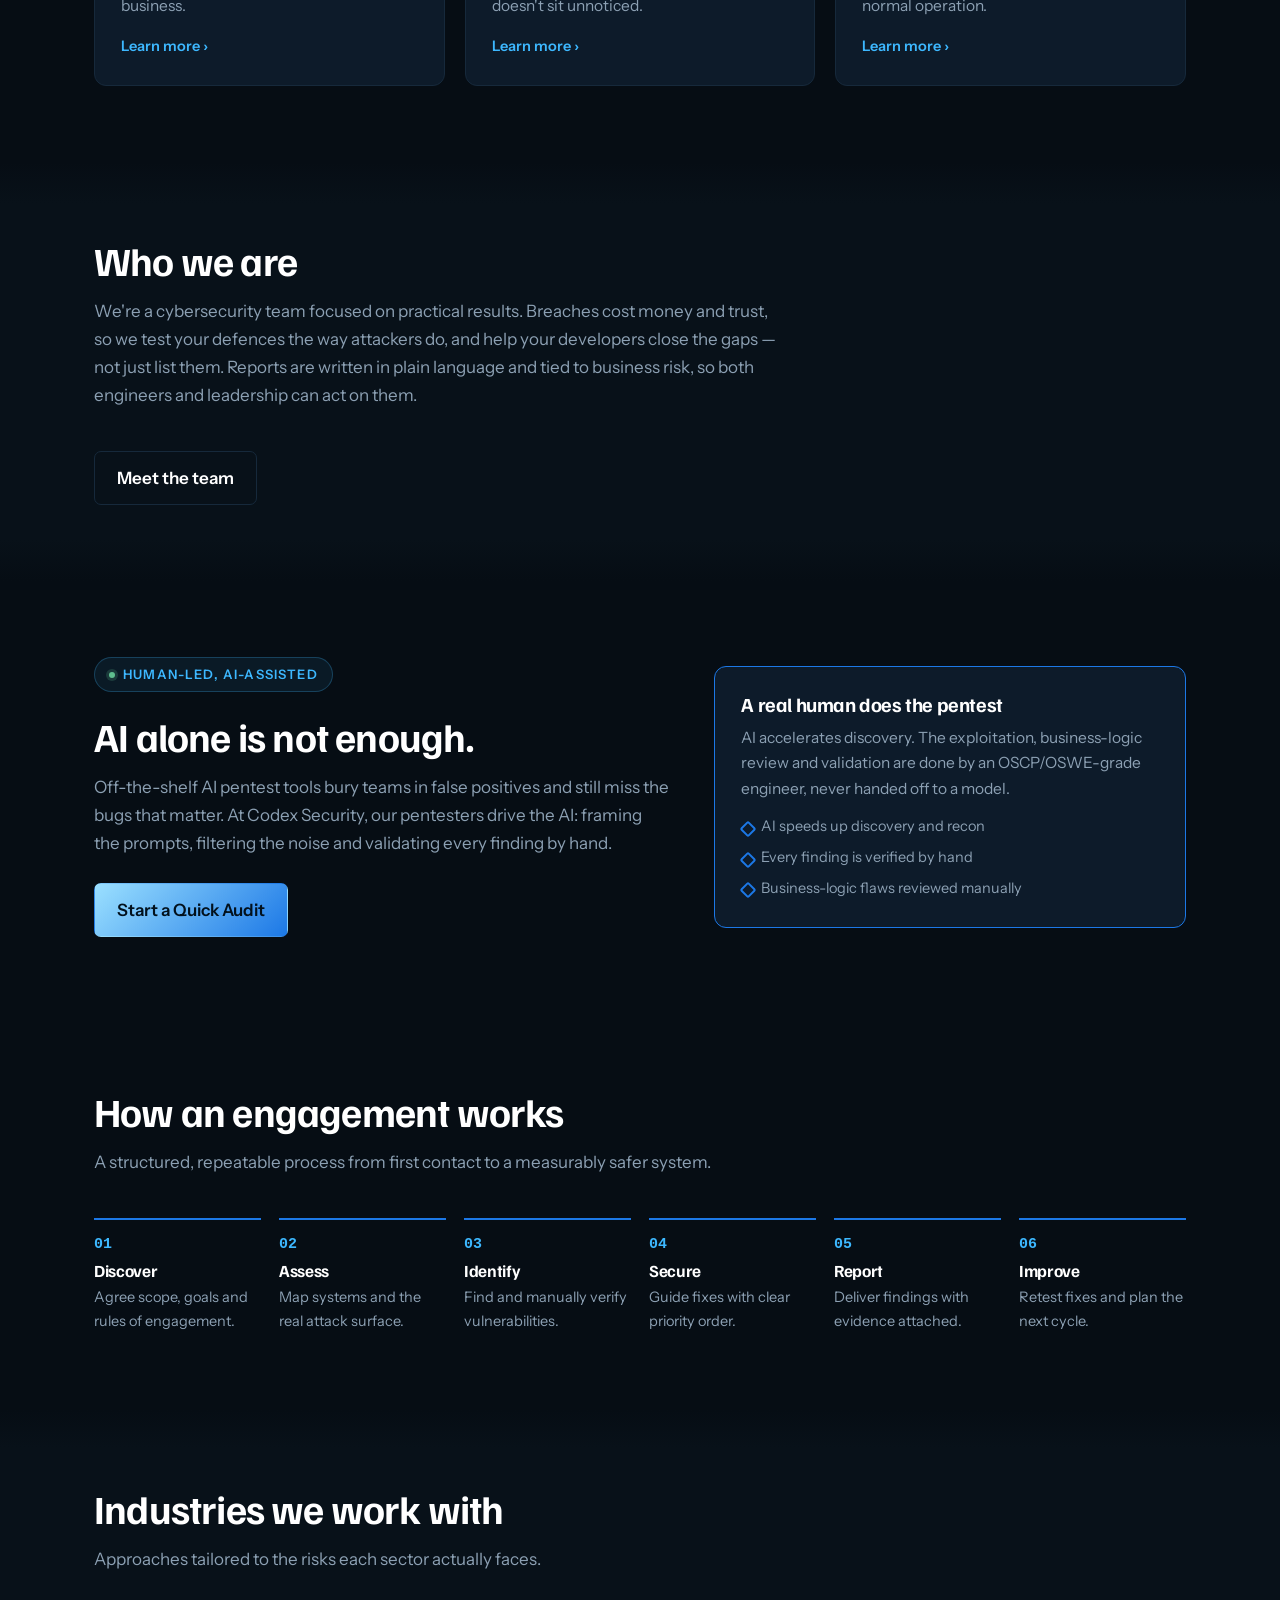
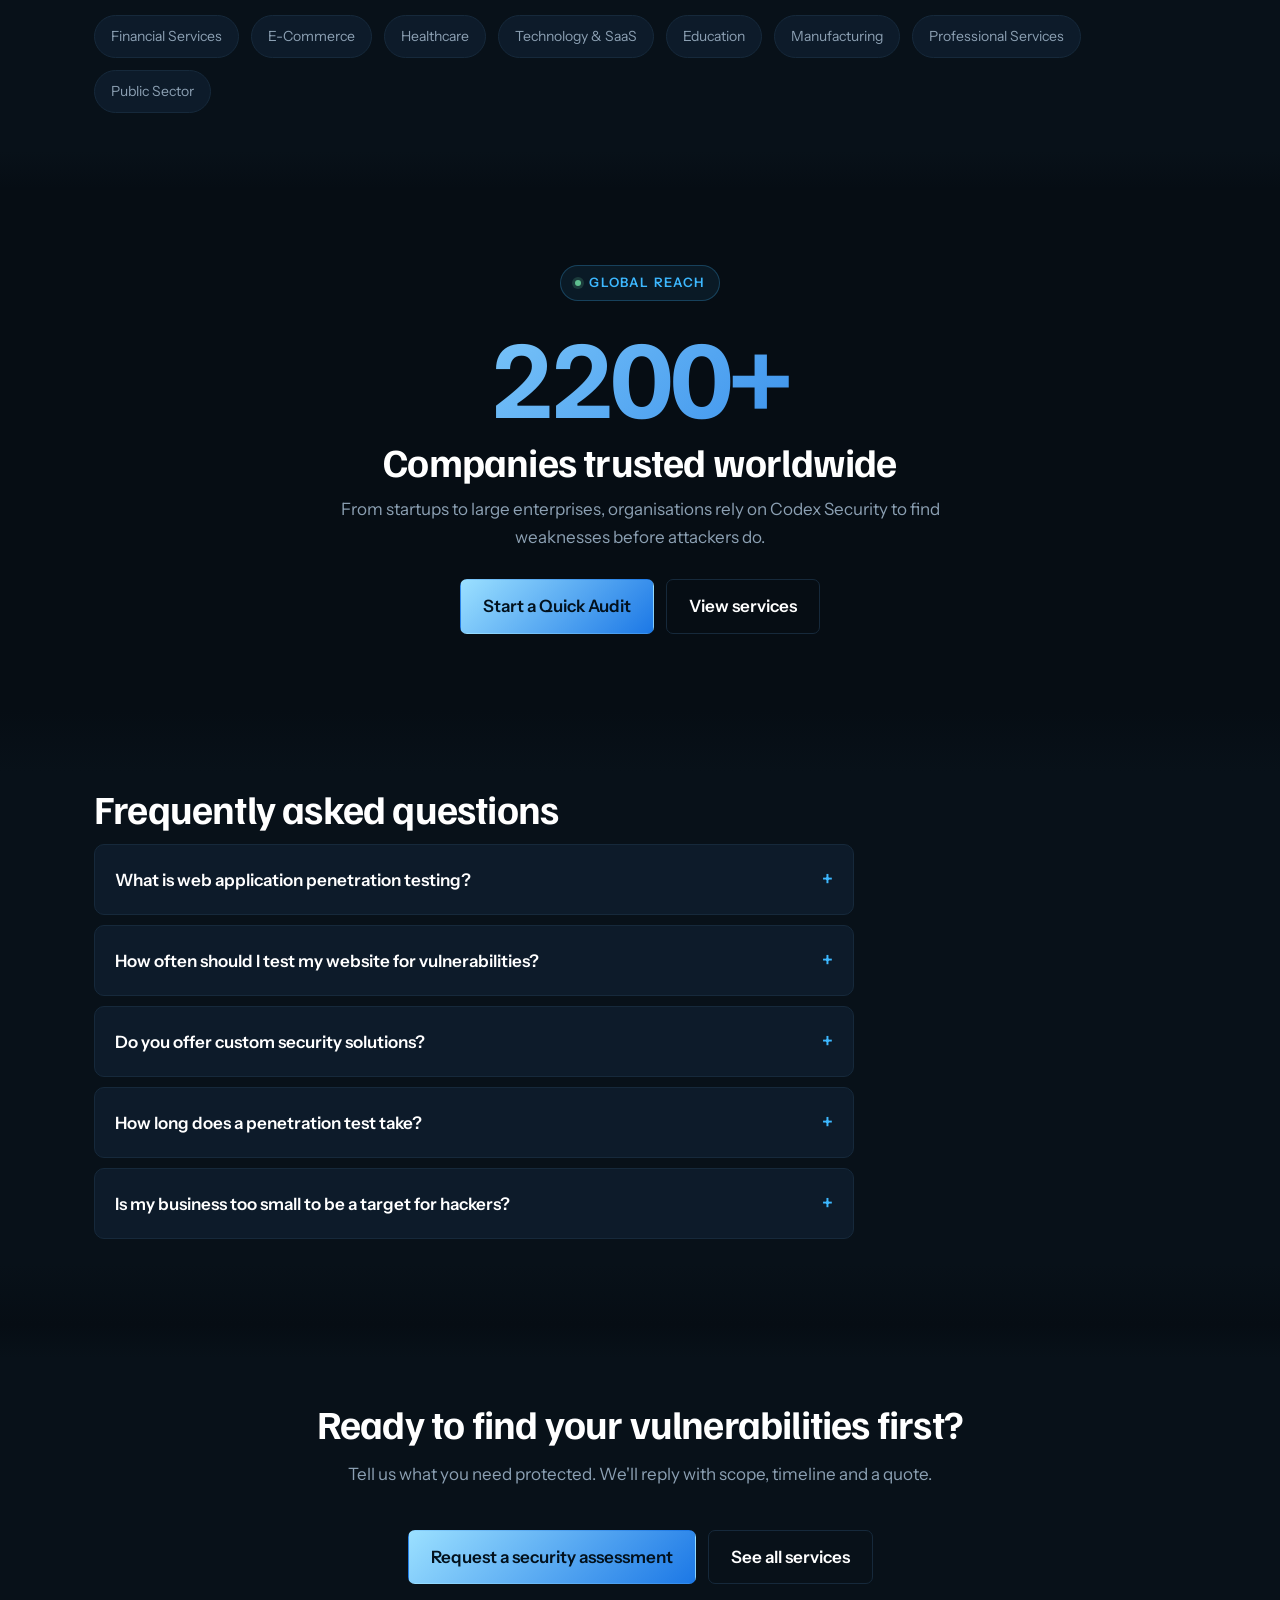
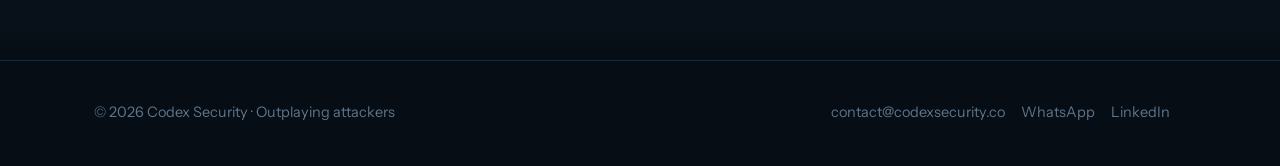
==== commit b4752155: "Add files via upload" ====
--- a/index.html
+++ b/index.html
@@ -8,12 +8,12 @@
   gtag("js", new Date());
   gtag("config", "G-0SGRD1HLEX");
 </script>
-<meta charset="utf-8"><link rel="icon" type="image/png" href="[data-uri]"><meta name="viewport" content="width=device-width, initial-scale=1">
+<meta charset="utf-8"><link rel="icon" type="image/png" href="[data-uri]"><meta name="viewport" content="width=device-width, initial-scale=1">
 <title>Codex Security | Penetration Testing & Cybersecurity Services</title><meta name="description" content="Codex Security provides penetration testing, vulnerability assessment, cloud security, threat intelligence and incident response.">
 <meta name="theme-color" content="#060D14">
 <link href="https://fonts.googleapis.com/css2?family=Familjen+Grotesk:wght@500;700&family=Instrument+Sans:wght@400;500;600&display=swap" rel="stylesheet">
 <link rel="stylesheet" href="styles.css"></head><body>
-<header><div class="wrap"><a class="logo" href="index.html"><img src="[data-uri]" alt="" width="38" height="44">Codex Security</a><button class="nav-toggle" id="navToggle" aria-label="Open menu" aria-expanded="false" aria-controls="siteNav">☰</button><nav id="siteNav"><a href="index.html" aria-current="page">Home</a><a href="services.html">Services</a><a href="pricing.html">Pricing</a><a href="team.html">Team</a><a href="certifications.html">Certifications</a><a href="ssl-test.html">Free SSL Test</a><a href="contact.html">Contact</a><button class="theme-toggle" id="themeToggle" type="button" aria-label="Switch to light mode" title="Switch theme"><svg class="i-moon" viewBox="0 0 24 24" fill="none" stroke="currentColor" stroke-width="2" stroke-linecap="round" stroke-linejoin="round" aria-hidden="true"><path d="M21 12.8A9 9 0 1 1 11.2 3a7 7 0 0 0 9.8 9.8z"/></svg><svg class="i-sun" viewBox="0 0 24 24" fill="none" stroke="currentColor" stroke-width="2" stroke-linecap="round" aria-hidden="true"><circle cx="12" cy="12" r="4"/><path d="M12 2v2M12 20v2M4.9 4.9l1.4 1.4M17.7 17.7l1.4 1.4M2 12h2M20 12h2M4.9 19.1l1.4-1.4M17.7 6.3l1.4-1.4"/></svg><span class="tt-label">Light mode</span></button><a class="btn" href="contact.html" style="padding:10px 18px">Get a quote</a></nav></div></header>
+<header><div class="wrap"><a class="logo" href="index.html"><img src="[data-uri]" alt="" width="36" height="44">Codex Security</a><button class="nav-toggle" id="navToggle" aria-label="Open menu" aria-expanded="false" aria-controls="siteNav">☰</button><nav id="siteNav"><a href="index.html" aria-current="page">Home</a><a href="services.html">Services</a><a href="pricing.html">Pricing</a><a href="team.html">Team</a><a href="certifications.html">Certifications</a><a href="ssl-test.html">Free SSL Test</a><a href="contact.html">Contact</a><button class="theme-toggle" id="themeToggle" type="button" aria-label="Switch to light mode" title="Switch theme"><svg class="i-moon" viewBox="0 0 24 24" fill="none" stroke="currentColor" stroke-width="2" stroke-linecap="round" stroke-linejoin="round" aria-hidden="true"><path d="M21 12.8A9 9 0 1 1 11.2 3a7 7 0 0 0 9.8 9.8z"/></svg><svg class="i-sun" viewBox="0 0 24 24" fill="none" stroke="currentColor" stroke-width="2" stroke-linecap="round" aria-hidden="true"><circle cx="12" cy="12" r="4"/><path d="M12 2v2M12 20v2M4.9 4.9l1.4 1.4M17.7 17.7l1.4 1.4M2 12h2M20 12h2M4.9 19.1l1.4-1.4M17.7 6.3l1.4-1.4"/></svg><span class="tt-label">Light mode</span></button><a class="btn" href="contact.html" style="padding:10px 18px">Get a quote</a></nav></div></header>
 
 <main class="wrap hero">
   <div>
--- a/styles.css
+++ b/styles.css
@@ -224,3 +224,8 @@
 .ai-block h2{margin-bottom:14px}
 .ai-card{border-color:var(--gold-d)}
 @media(max-width:980px){.ai-block{grid-template-columns:1fr;gap:28px}}
+
+.li{display:inline-flex;align-items:center;gap:8px;margin-top:14px;color:var(--gold);font-weight:600;font-size:14.5px;text-decoration:none}
+.li svg{width:17px;height:17px}
+.li:hover{text-decoration:underline}
+.proof.cert img{aspect-ratio:4/3;object-fit:contain;object-position:center;background:#fff}
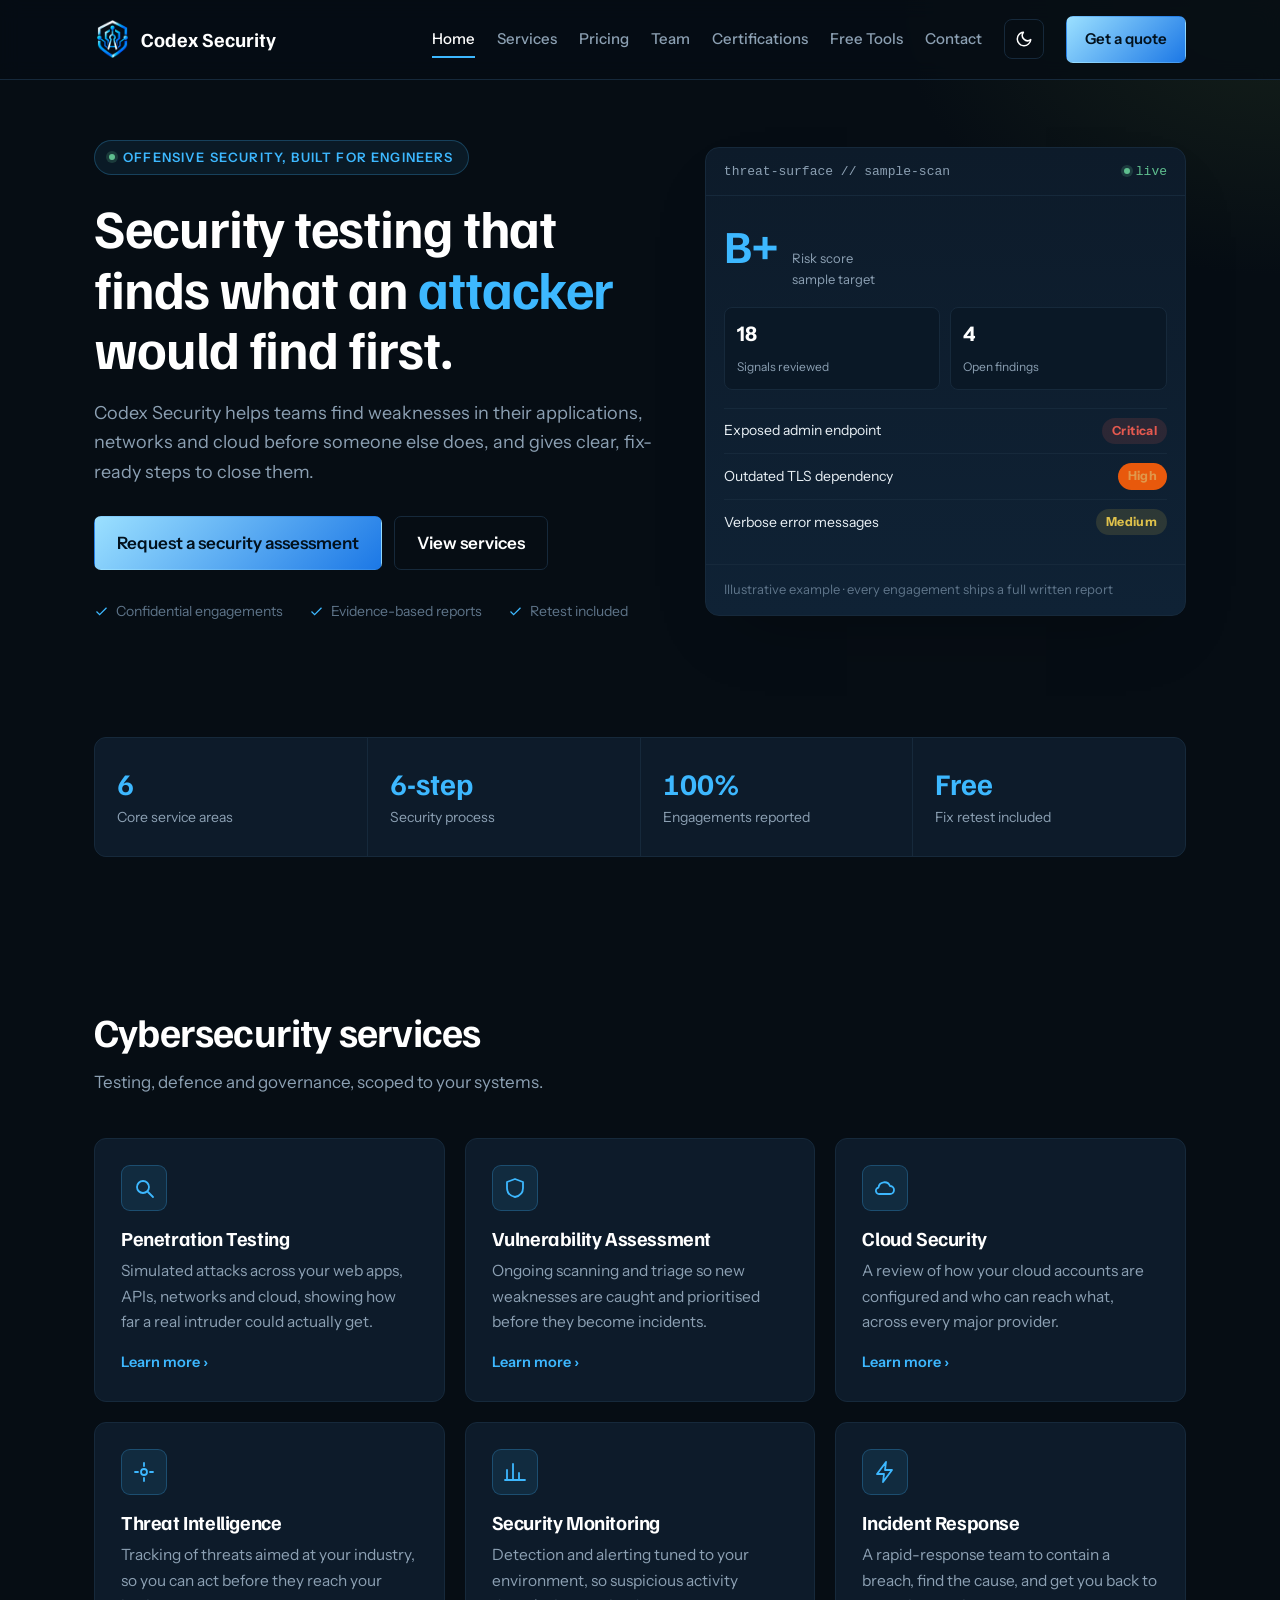
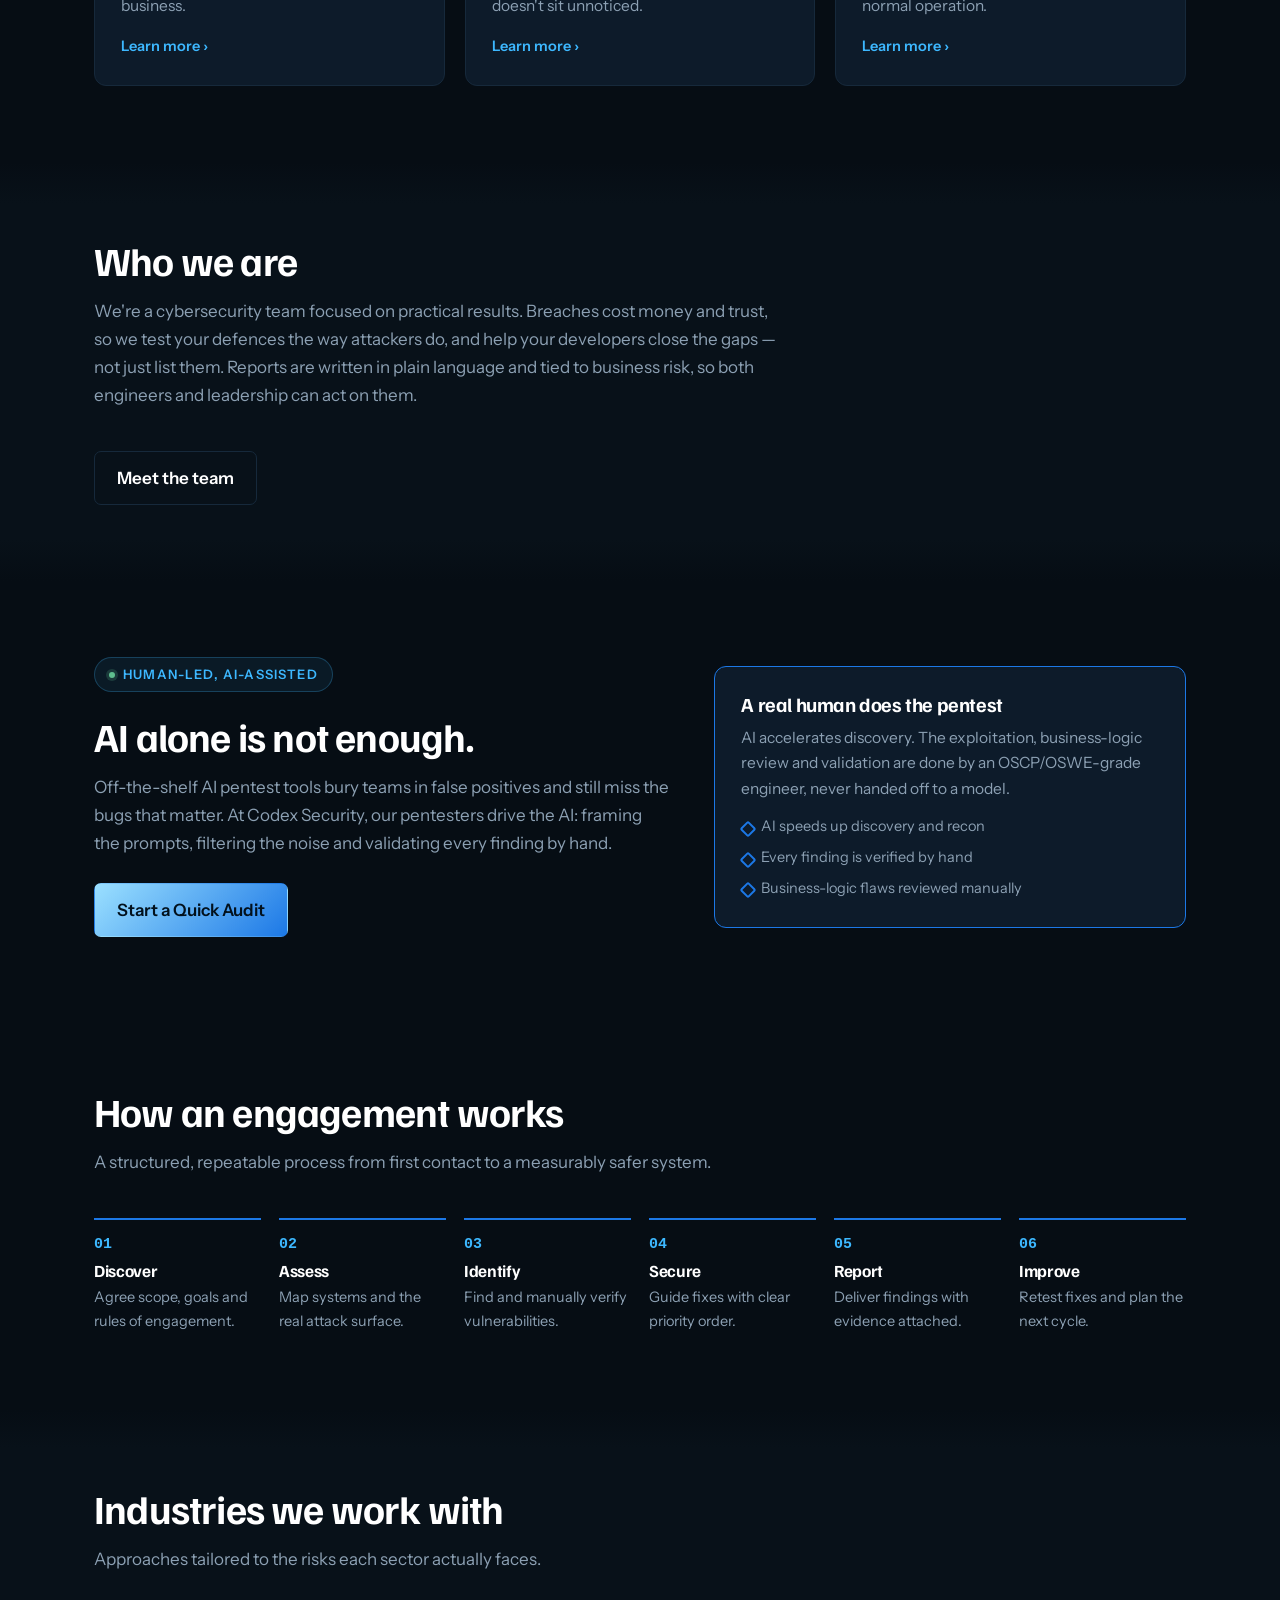
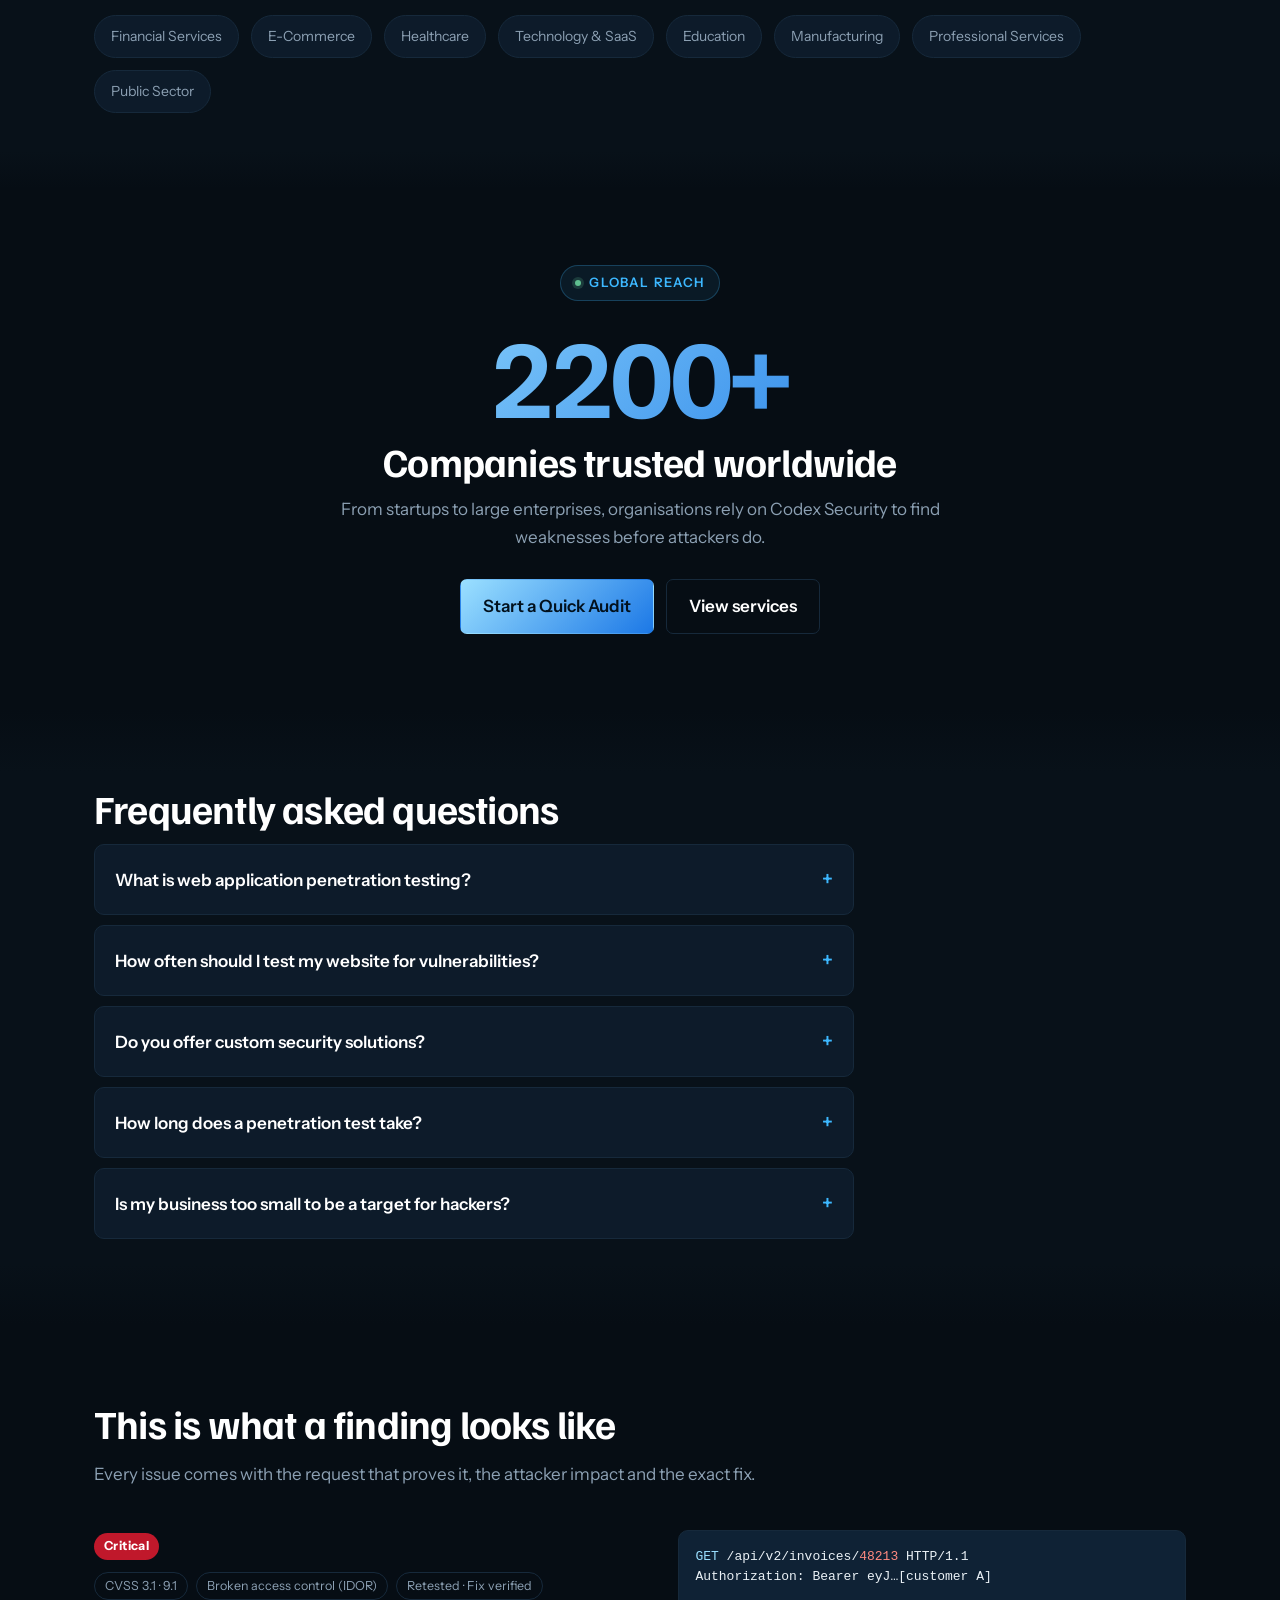
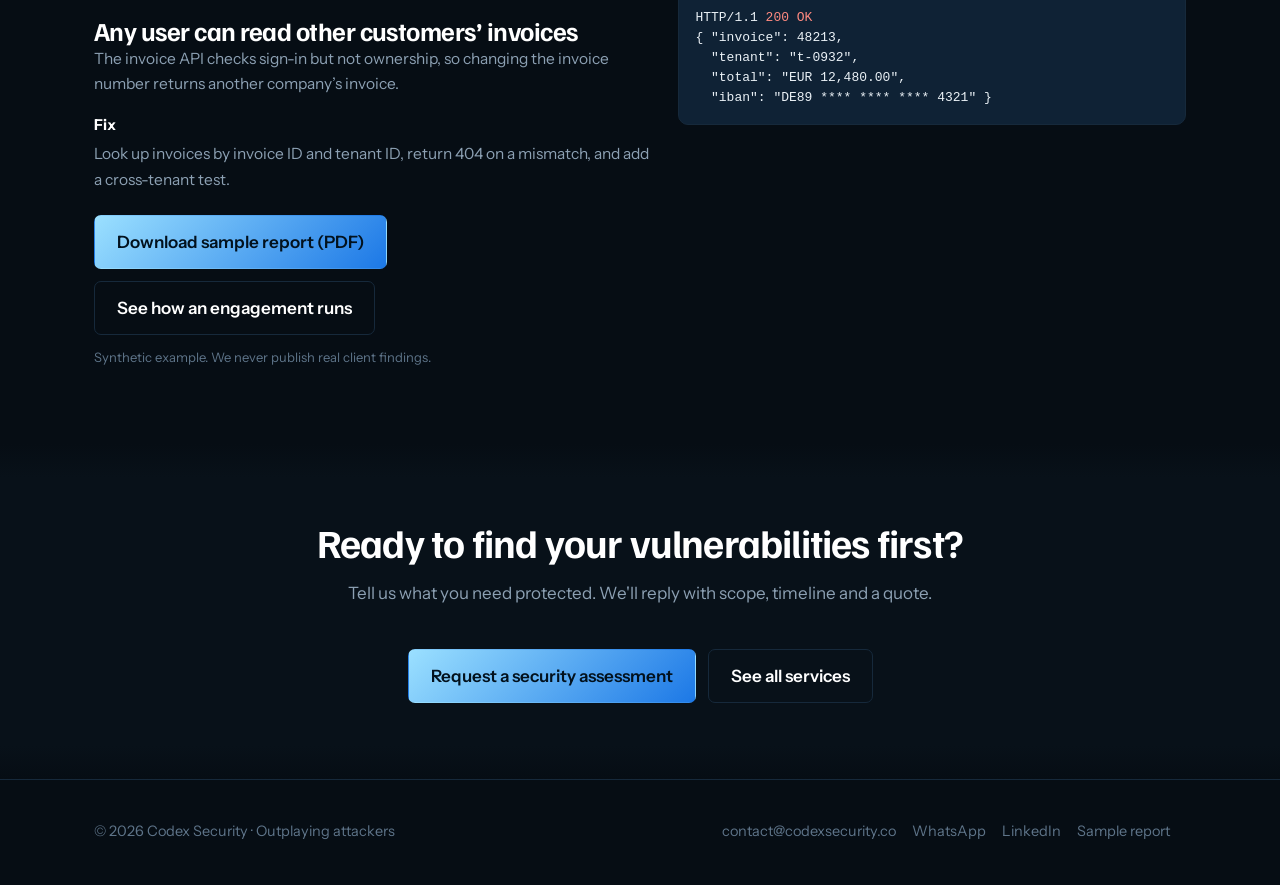
==== commit eabcc812: "Add files via upload" ====
--- a/index.html
+++ b/index.html
@@ -13,7 +13,7 @@
 <meta name="theme-color" content="#060D14">
 <link href="https://fonts.googleapis.com/css2?family=Familjen+Grotesk:wght@500;700&family=Instrument+Sans:wght@400;500;600&display=swap" rel="stylesheet">
 <link rel="stylesheet" href="styles.css"></head><body>
-<header><div class="wrap"><a class="logo" href="index.html"><img src="[data-uri]" alt="" width="36" height="44">Codex Security</a><button class="nav-toggle" id="navToggle" aria-label="Open menu" aria-expanded="false" aria-controls="siteNav">☰</button><nav id="siteNav"><a href="index.html" aria-current="page">Home</a><a href="services.html">Services</a><a href="pricing.html">Pricing</a><a href="team.html">Team</a><a href="certifications.html">Certifications</a><a href="ssl-test.html">Free SSL Test</a><a href="contact.html">Contact</a><button class="theme-toggle" id="themeToggle" type="button" aria-label="Switch to light mode" title="Switch theme"><svg class="i-moon" viewBox="0 0 24 24" fill="none" stroke="currentColor" stroke-width="2" stroke-linecap="round" stroke-linejoin="round" aria-hidden="true"><path d="M21 12.8A9 9 0 1 1 11.2 3a7 7 0 0 0 9.8 9.8z"/></svg><svg class="i-sun" viewBox="0 0 24 24" fill="none" stroke="currentColor" stroke-width="2" stroke-linecap="round" aria-hidden="true"><circle cx="12" cy="12" r="4"/><path d="M12 2v2M12 20v2M4.9 4.9l1.4 1.4M17.7 17.7l1.4 1.4M2 12h2M20 12h2M4.9 19.1l1.4-1.4M17.7 6.3l1.4-1.4"/></svg><span class="tt-label">Light mode</span></button><a class="btn" href="contact.html" style="padding:10px 18px">Get a quote</a></nav></div></header>
+<header><div class="wrap"><a class="logo" href="index.html"><img src="[data-uri]" alt="" width="36" height="44">Codex Security</a><button class="nav-toggle" id="navToggle" aria-label="Open menu" aria-expanded="false" aria-controls="siteNav">☰</button><nav id="siteNav"><a href="index.html" aria-current="page">Home</a><a href="services.html">Services</a><a href="pricing.html">Pricing</a><a href="team.html">Team</a><a href="certifications.html">Certifications</a><a href="tools.html">Free Tools</a><a href="contact.html">Contact</a><button class="theme-toggle" id="themeToggle" type="button" aria-label="Switch to light mode" title="Switch theme"><svg class="i-moon" viewBox="0 0 24 24" fill="none" stroke="currentColor" stroke-width="2" stroke-linecap="round" stroke-linejoin="round" aria-hidden="true"><path d="M21 12.8A9 9 0 1 1 11.2 3a7 7 0 0 0 9.8 9.8z"/></svg><svg class="i-sun" viewBox="0 0 24 24" fill="none" stroke="currentColor" stroke-width="2" stroke-linecap="round" aria-hidden="true"><circle cx="12" cy="12" r="4"/><path d="M12 2v2M12 20v2M4.9 4.9l1.4 1.4M17.7 17.7l1.4 1.4M2 12h2M20 12h2M4.9 19.1l1.4-1.4M17.7 6.3l1.4-1.4"/></svg><span class="tt-label">Light mode</span></button><a class="btn" href="contact.html" style="padding:10px 18px">Get a quote</a></nav></div></header>
 
 <main class="wrap hero">
   <div>
@@ -120,6 +120,20 @@
     <details class="faq"><summary>Is my business too small to be a target for hackers?</summary><p>Not at all. Small businesses are often targeted because they tend to have weaker security. Investing in cybersecurity is crucial no matter your size.</p></details>
   </div>
 </div></section>
+<section><div class="wrap"><div class="section-top"><div><h2>This is what a finding looks like</h2><p class="lead">Every issue comes with the request that proves it, the attacker impact and the exact fix.</p></div></div>
+<div class="finding"><div><span class="sev critical">Critical</span><div class="meta"><span class="tag">CVSS 3.1 &middot; 9.1</span><span class="tag">Broken access control (IDOR)</span><span class="tag">Retested &middot; Fix verified</span></div>
+<h3 style="font-size:26px;color:var(--head)">Any user can read other customers&rsquo; invoices</h3><p>The invoice API checks sign-in but not ownership, so changing the invoice number returns another company&rsquo;s invoice.</p>
+<h4>Fix</h4><p>Look up invoices by invoice ID and tenant ID, return 404 on a mismatch, and add a cross-tenant test.</p>
+<div class="cta" style="margin-top:22px"><a class="btn" href="Codex-Security-Sample-Pentest-Report.pdf" download>Download sample report (PDF)</a><a class="btn ghost" href="sample-report.html">See how an engagement runs</a></div>
+<p style="color:var(--mute-d);font-size:13px;margin-top:12px">Synthetic example. We never publish real client findings.</p></div>
+<pre class="code"><span class="k">GET</span> /api/v2/invoices/<span class="r">48213</span> HTTP/1.1
+Authorization: Bearer eyJ&hellip;[customer A]
+
+HTTP/1.1 <span class="r">200 OK</span>
+{ "invoice": 48213,
+  "tenant": "t-0932",
+  "total": "EUR 12,480.00",
+  "iban": "DE89 **** **** **** 4321" }</pre></div></div></section>
 <section class="alt"><div class="wrap" style="text-align:center"><h2>Ready to find your vulnerabilities first?</h2><p class="lead" style="margin-left:auto;margin-right:auto">Tell us what you need protected. We'll reply with scope, timeline and a quote.</p><div class="cta" style="justify-content:center"><a class="btn" href="contact.html">Request a security assessment</a><a class="btn ghost" href="services.html">See all services</a></div></div></section>
-<footer><div class="wrap"><span>&copy; 2026 Codex Security · Outplaying attackers</span><span><a href="mailto:contact@codexsecurity.co">contact@codexsecurity.co</a><a href="https://wa.me/447743740462">WhatsApp</a><a href="https://www.linkedin.com/company/codex-security" target="_blank" rel="noopener">LinkedIn</a></span></div></footer>
+<footer><div class="wrap"><span>&copy; 2026 Codex Security · Outplaying attackers</span><span><a href="mailto:contact@codexsecurity.co">contact@codexsecurity.co</a><a href="https://wa.me/447743740462">WhatsApp</a><a href="https://www.linkedin.com/company/codex-security" target="_blank" rel="noopener">LinkedIn</a><a href="sample-report.html">Sample report</a></span></div></footer>
 <script src="nav.js"></script></body></html>
--- a/styles.css
+++ b/styles.css
@@ -229,3 +229,49 @@
 .li svg{width:17px;height:17px}
 .li:hover{text-decoration:underline}
 .proof.cert img{aspect-ratio:4/3;object-fit:contain;object-position:center;background:#fff}
+
+/* certifications: categories */
+.proof.rec-wide{background:var(--card-2)}
+.proof.rec-wide img{aspect-ratio:auto;object-fit:contain;height:auto;background:#fff}
+.rec .quote{font-size:15px;color:var(--ink);margin-top:2px}
+.rec .by{font-size:13.5px;color:var(--mute-d);margin-top:10px}
+.rec .by strong{color:var(--mute);font-weight:600}
+.rec .proof img{height:auto}
+.rec .proof:not(.cert):not(.rec-wide) img{aspect-ratio:4/3!important;object-fit:cover;object-position:top;width:100%}
+.rec .proof.cert img{aspect-ratio:4/3!important;object-fit:contain}
+.tabs button{white-space:nowrap}
+
+/* ---- sample report, finding, timeline, tools ---- */
+.sev{display:inline-block;font-size:12.5px;font-weight:700;letter-spacing:.03em;padding:3px 10px;border-radius:999px;color:#fff}
+.sev.critical{background:#C0182B}.sev.high{background:#E8590C}.sev.medium{background:#B88400}.sev.low{background:#2F9E6B}
+.finding{display:grid;grid-template-columns:1.1fr 1fr;gap:26px;align-items:start}
+.finding .meta{display:flex;flex-wrap:wrap;gap:8px;margin:12px 0 16px}
+.finding .meta span.tag{font-size:12.5px;border:1px solid var(--line);color:var(--mute);padding:3px 10px;border-radius:999px}
+.finding h4{color:var(--head);font-size:15px;margin:16px 0 4px}
+.finding p{color:var(--mute);font-size:15.5px}
+pre.code{background:var(--card-2);border:1px solid var(--line);border-radius:10px;padding:16px;overflow:auto;font:13px/1.55 ui-monospace,SFMono-Regular,Menlo,Consolas,monospace;color:var(--ink);margin:0}
+pre.code .k{color:var(--gold-l)}pre.code .r{color:#ff8a80}
+.timeline{display:grid;gap:0;border:1px solid var(--line);border-radius:12px;overflow:hidden;background:var(--card)}
+.timeline .row{display:grid;grid-template-columns:110px 1fr;gap:18px;padding:16px 22px;border-top:1px solid var(--line)}
+.timeline .row:first-child{border-top:0}
+.timeline .when{font-weight:700;color:var(--gold)}
+.timeline .row p{color:var(--mute);font-size:15px}.timeline .row strong{color:var(--head);display:block;margin-bottom:2px}
+.report-cover{background:linear-gradient(160deg,#07131F,#0B2239);border:1px solid var(--line);border-radius:14px;padding:30px;color:#fff;max-width:380px;aspect-ratio:3/4;display:flex;flex-direction:column;justify-content:space-between;box-shadow:0 24px 60px -24px rgba(0,0,0,.6)}
+.report-cover small{color:#8CA0B3;letter-spacing:.14em;text-transform:uppercase;font-size:11px}
+.report-cover h3{color:#fff;font-size:30px;line-height:1.1;margin:8px 0}
+.report-cover .cnt{display:grid;grid-template-columns:repeat(4,1fr);gap:8px}
+.report-cover .cnt div{border-radius:8px;padding:10px 4px;text-align:center;font-size:11px}
+.report-cover .cnt b{display:block;font-size:22px}
+.tool-tabs{margin-bottom:22px}
+.tool-panel[hidden]{display:none}
+.tool-box{background:var(--card);border:1px solid var(--line);border-radius:14px;padding:26px}
+.tool-row{display:flex;gap:10px;flex-wrap:wrap}.tool-row input{flex:1;min-width:220px}
+.res{display:grid;gap:10px;margin-top:20px}
+.res .item{display:flex;gap:12px;align-items:flex-start;border:1px solid var(--line);border-radius:10px;padding:12px 14px;background:var(--card-2)}
+.res .item b{color:var(--head)}.res .item span.d{color:var(--mute);font-size:14.5px;display:block;word-break:break-word}
+.pill{flex:none;font-size:12px;font-weight:700;padding:3px 10px;border-radius:999px;color:#fff}
+.pill.ok{background:#2F9E6B}.pill.warn{background:#B88400}.pill.bad{background:#C0182B}
+.bar{height:8px;border-radius:999px;background:var(--line);overflow:hidden;margin:12px 0 6px}.bar i{display:block;height:100%;width:0;transition:width .3s,background .3s}
+.jwt-grid{display:grid;grid-template-columns:1fr 1fr;gap:16px;margin-top:18px}
+textarea.mono{font-family:ui-monospace,Menlo,Consolas,monospace;font-size:13px;width:100%}
+@media(max-width:860px){.finding,.jwt-grid{grid-template-columns:1fr}.timeline .row{grid-template-columns:1fr;gap:4px}.report-cover{max-width:none}}
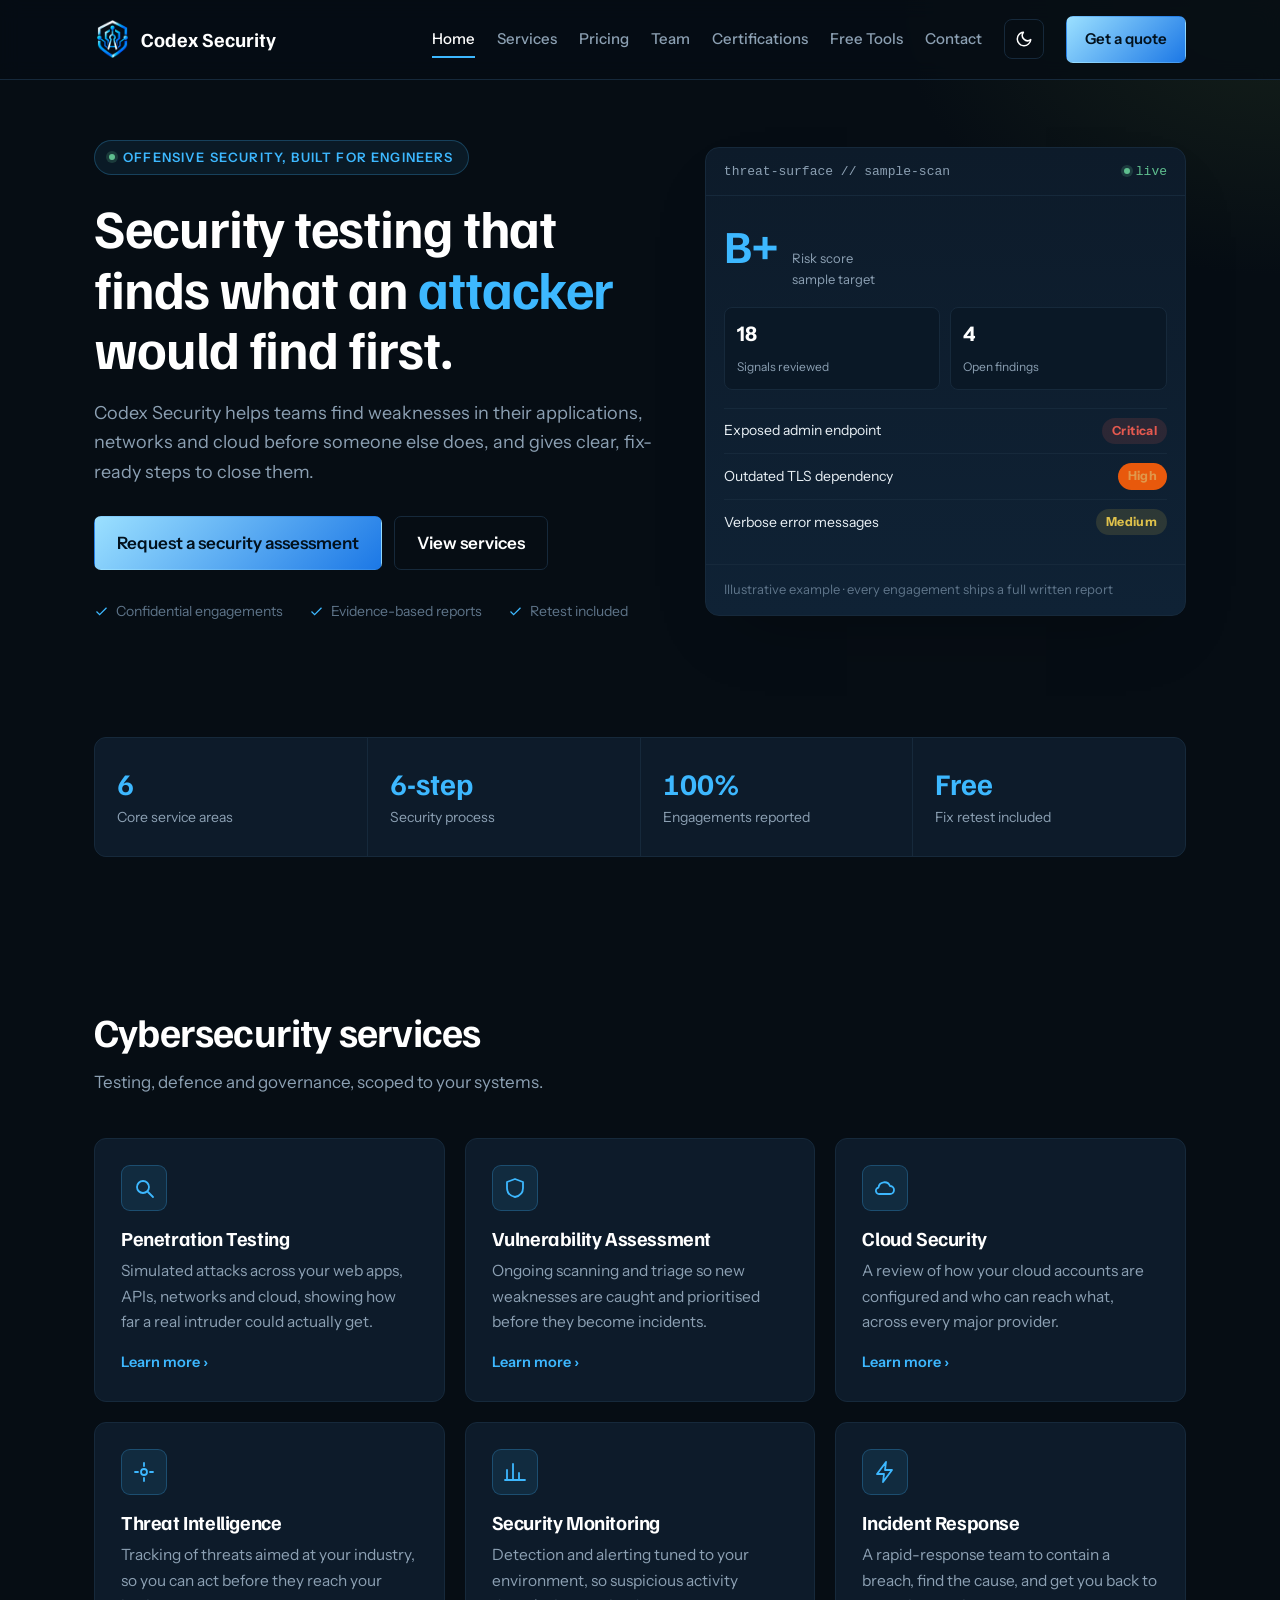
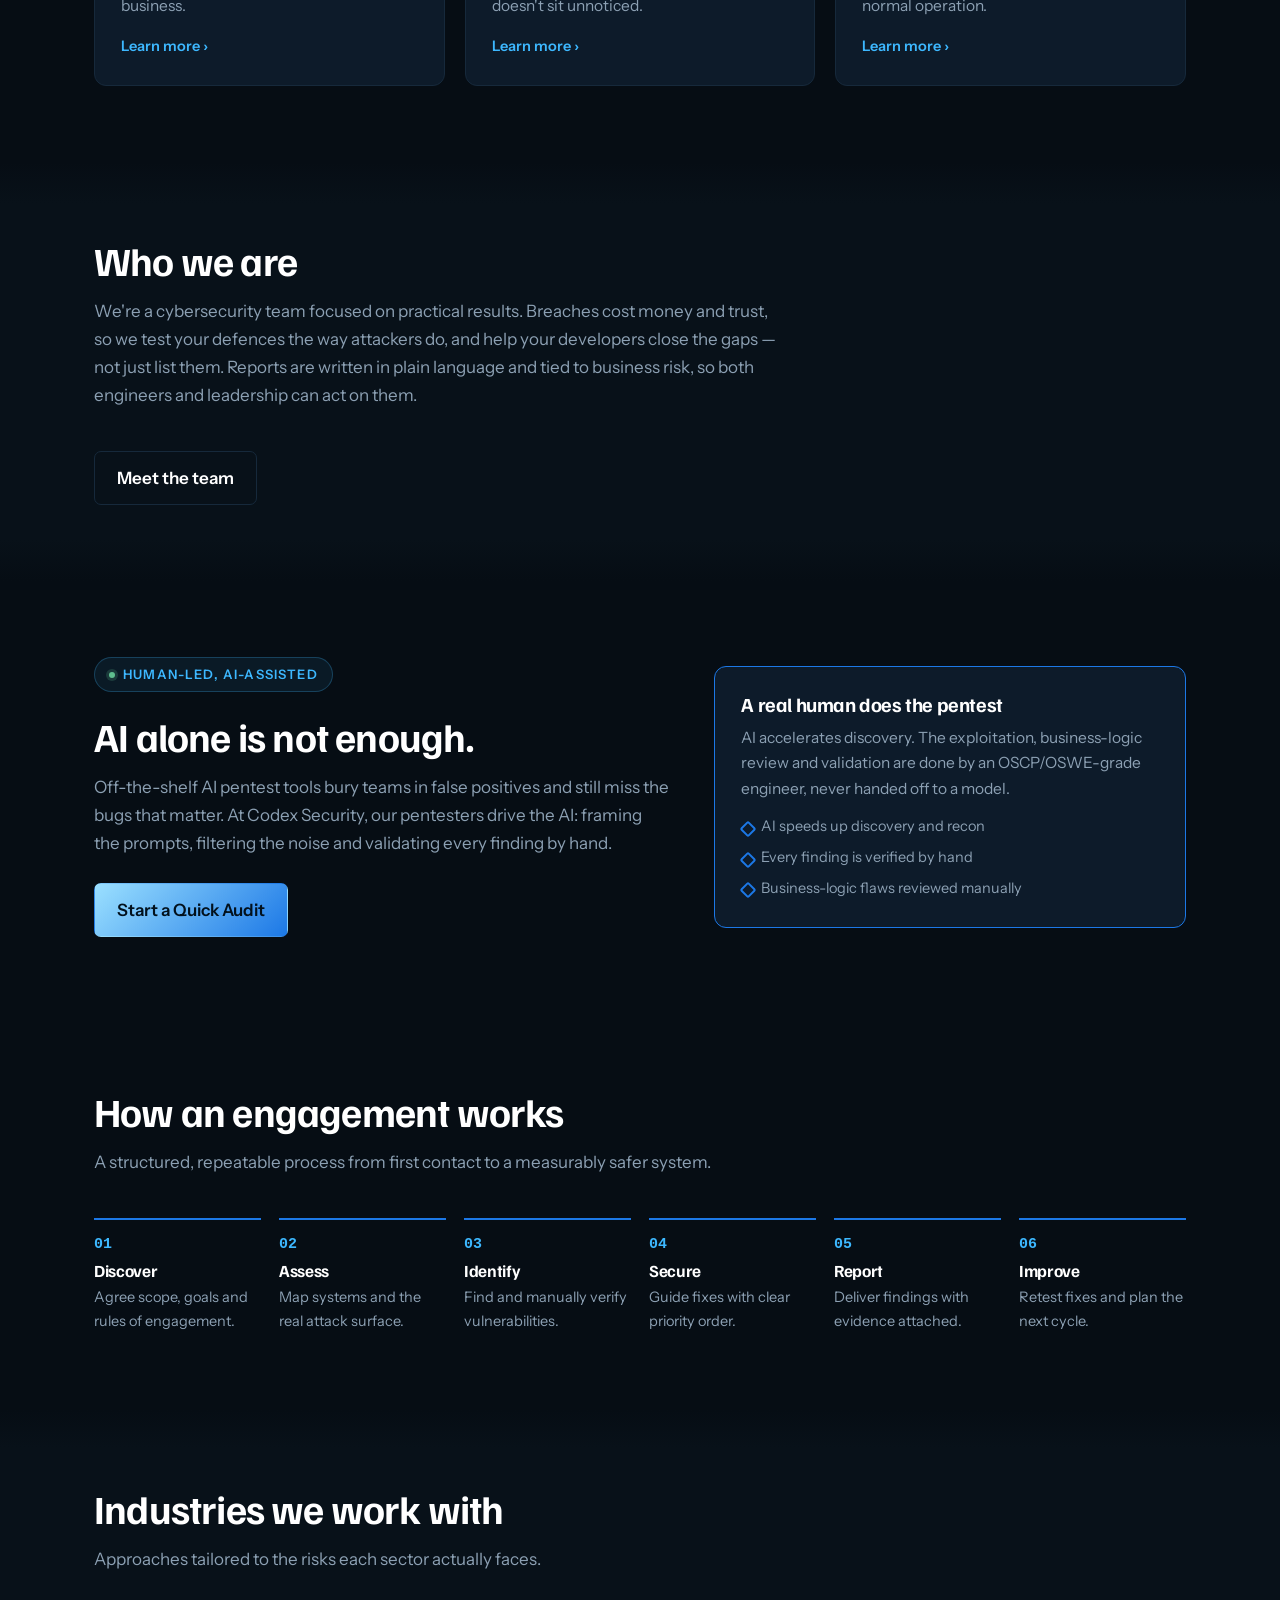
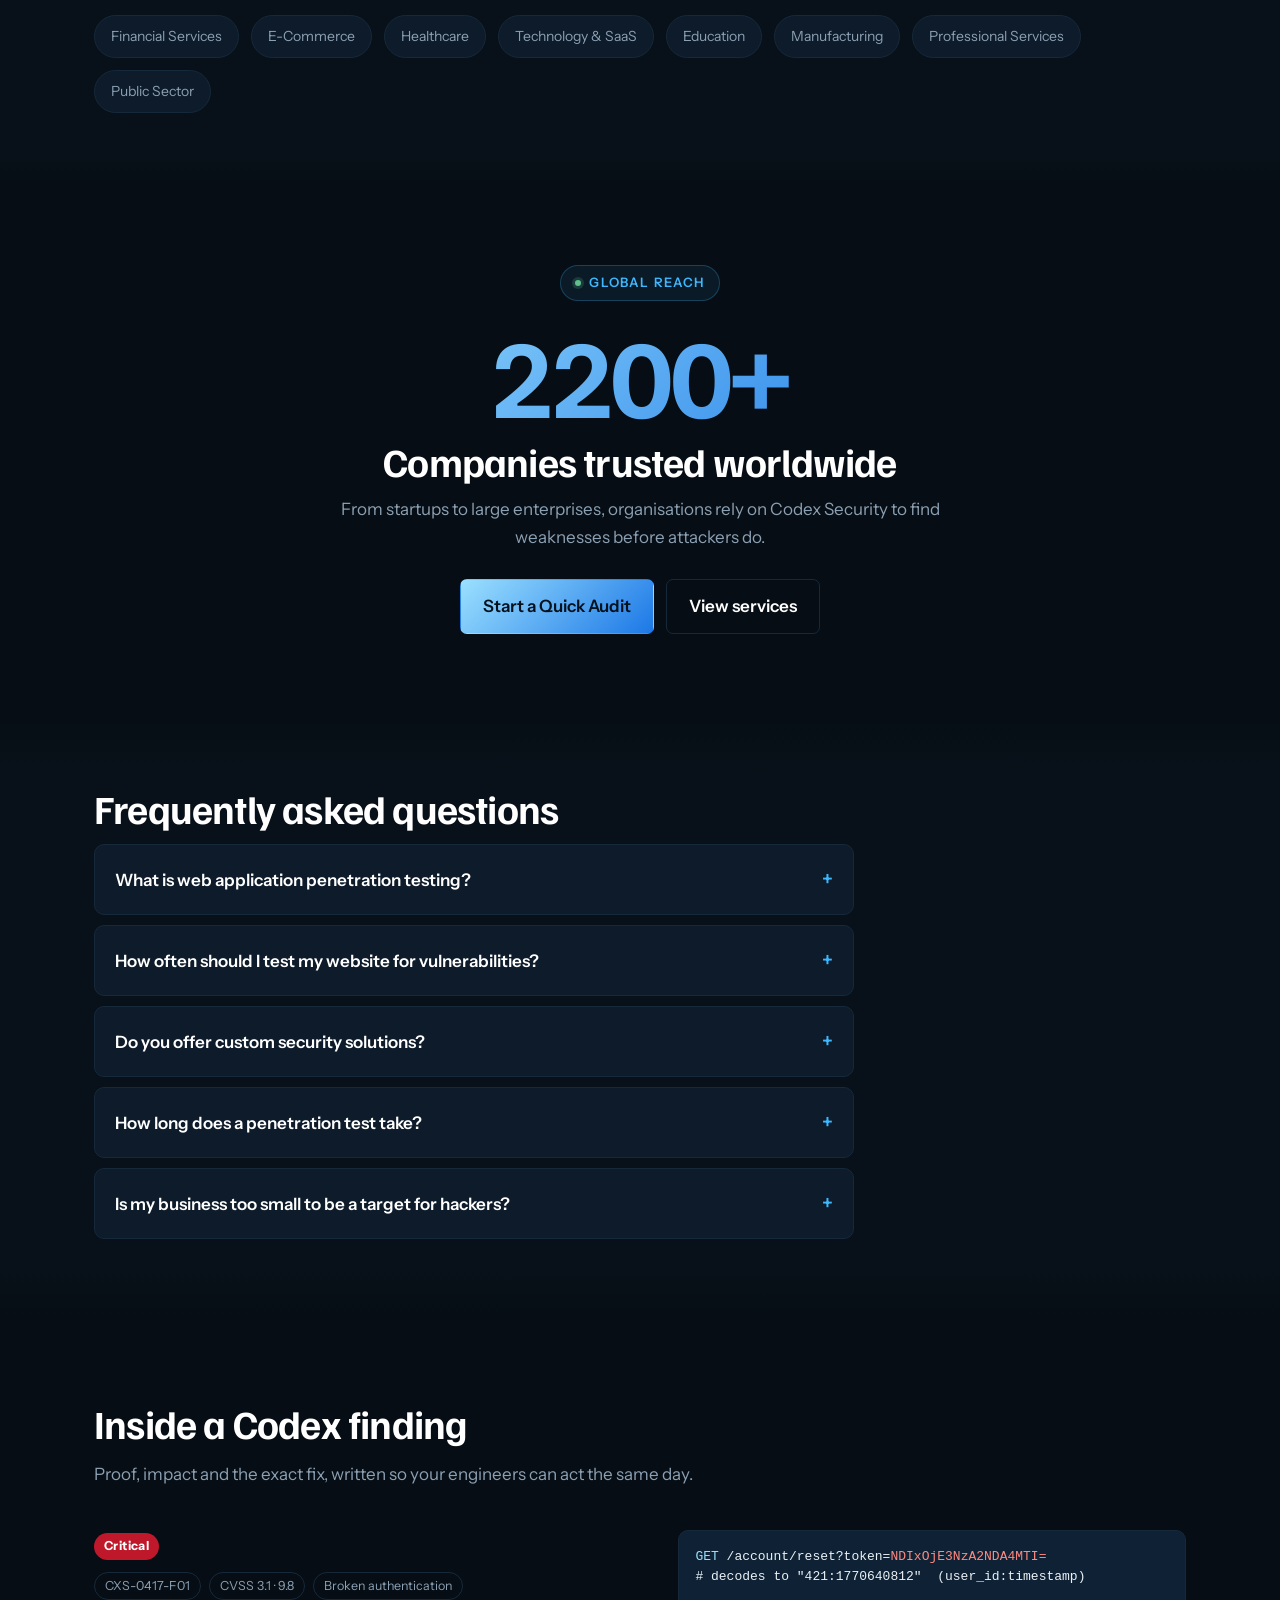
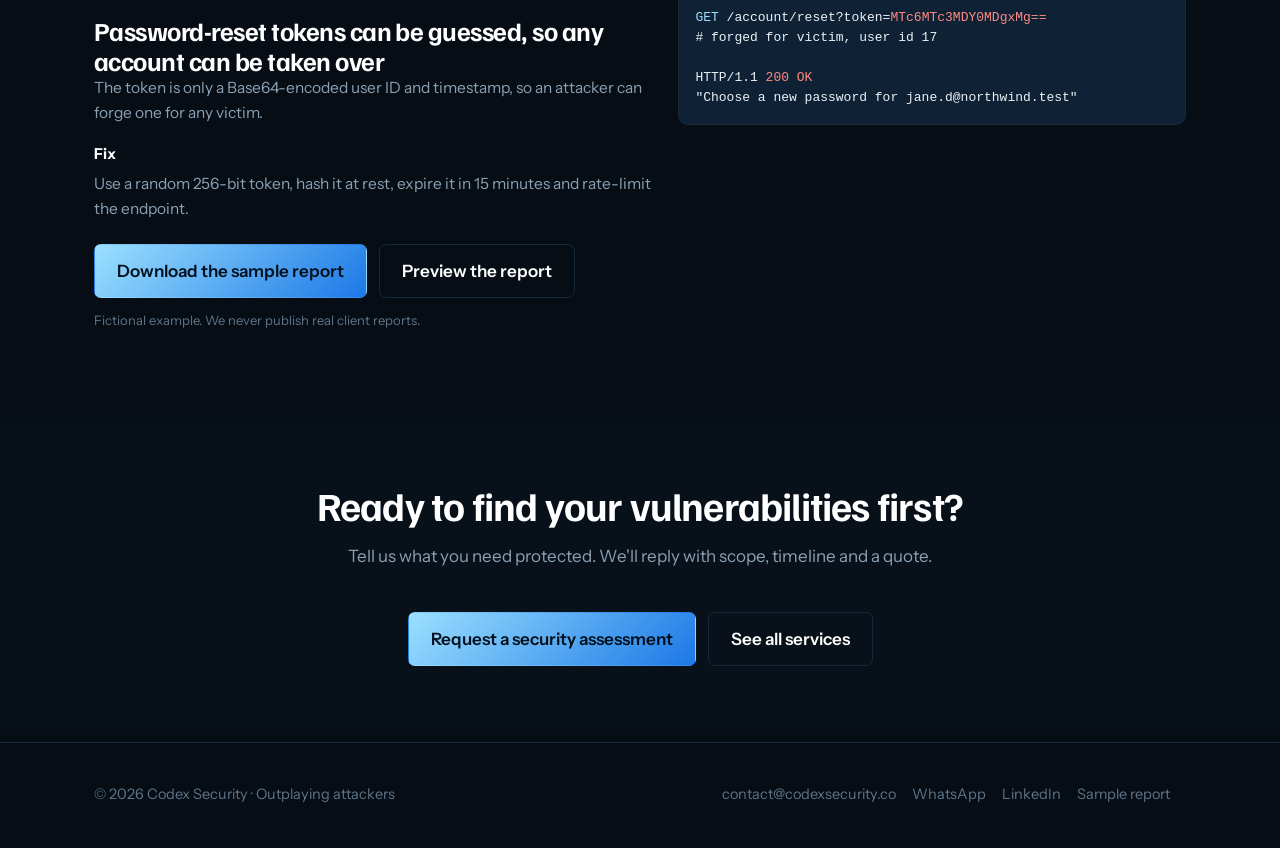
==== commit 336199ef: "Add files via upload" ====
--- a/index.html
+++ b/index.html
@@ -120,20 +120,20 @@
     <details class="faq"><summary>Is my business too small to be a target for hackers?</summary><p>Not at all. Small businesses are often targeted because they tend to have weaker security. Investing in cybersecurity is crucial no matter your size.</p></details>
   </div>
 </div></section>
-<section><div class="wrap"><div class="section-top"><div><h2>This is what a finding looks like</h2><p class="lead">Every issue comes with the request that proves it, the attacker impact and the exact fix.</p></div></div>
-<div class="finding"><div><span class="sev critical">Critical</span><div class="meta"><span class="tag">CVSS 3.1 &middot; 9.1</span><span class="tag">Broken access control (IDOR)</span><span class="tag">Retested &middot; Fix verified</span></div>
-<h3 style="font-size:26px;color:var(--head)">Any user can read other customers&rsquo; invoices</h3><p>The invoice API checks sign-in but not ownership, so changing the invoice number returns another company&rsquo;s invoice.</p>
-<h4>Fix</h4><p>Look up invoices by invoice ID and tenant ID, return 404 on a mismatch, and add a cross-tenant test.</p>
-<div class="cta" style="margin-top:22px"><a class="btn" href="Codex-Security-Sample-Pentest-Report.pdf" download>Download sample report (PDF)</a><a class="btn ghost" href="sample-report.html">See how an engagement runs</a></div>
-<p style="color:var(--mute-d);font-size:13px;margin-top:12px">Synthetic example. We never publish real client findings.</p></div>
-<pre class="code"><span class="k">GET</span> /api/v2/invoices/<span class="r">48213</span> HTTP/1.1
-Authorization: Bearer eyJ&hellip;[customer A]
+<section><div class="wrap"><div class="section-top"><div><h2>Inside a Codex finding</h2><p class="lead">Proof, impact and the exact fix, written so your engineers can act the same day.</p></div></div>
+<div class="finding"><div><span class="sev critical">Critical</span><div class="meta"><span class="tag">CXS-0417-F01</span><span class="tag">CVSS 3.1 &middot; 9.8</span><span class="tag">Broken authentication</span></div>
+<h3 style="font-size:26px;color:var(--head)">Password-reset tokens can be guessed, so any account can be taken over</h3><p>The token is only a Base64-encoded user ID and timestamp, so an attacker can forge one for any victim.</p>
+<h4>Fix</h4><p>Use a random 256-bit token, hash it at rest, expire it in 15 minutes and rate-limit the endpoint.</p>
+<div class="cta" style="margin-top:22px"><a class="btn" href="Codex-Security-Sample-Pentest-Report.pdf" download>Download the sample report</a><a class="btn ghost" href="sample-report.html">Preview the report</a></div>
+<p style="color:var(--mute-d);font-size:13px;margin-top:12px">Fictional example. We never publish real client reports.</p></div>
+<pre class="code"><span class="k">GET</span> /account/reset?token=<span class="r">NDIxOjE3NzA2NDA4MTI=</span>
+# decodes to "421:1770640812"  (user_id:timestamp)
+
+<span class="k">GET</span> /account/reset?token=<span class="r">MTc6MTc3MDY0MDgxMg==</span>
+# forged for victim, user id 17
 
 HTTP/1.1 <span class="r">200 OK</span>
-{ "invoice": 48213,
-  "tenant": "t-0932",
-  "total": "EUR 12,480.00",
-  "iban": "DE89 **** **** **** 4321" }</pre></div></div></section>
+"Choose a new password for jane.d@northwind.test"</pre></div></div></section>
 <section class="alt"><div class="wrap" style="text-align:center"><h2>Ready to find your vulnerabilities first?</h2><p class="lead" style="margin-left:auto;margin-right:auto">Tell us what you need protected. We'll reply with scope, timeline and a quote.</p><div class="cta" style="justify-content:center"><a class="btn" href="contact.html">Request a security assessment</a><a class="btn ghost" href="services.html">See all services</a></div></div></section>
 <footer><div class="wrap"><span>&copy; 2026 Codex Security · Outplaying attackers</span><span><a href="mailto:contact@codexsecurity.co">contact@codexsecurity.co</a><a href="https://wa.me/447743740462">WhatsApp</a><a href="https://www.linkedin.com/company/codex-security" target="_blank" rel="noopener">LinkedIn</a><a href="sample-report.html">Sample report</a></span></div></footer>
 <script src="nav.js"></script></body></html>
--- a/styles.css
+++ b/styles.css
@@ -275,3 +275,8 @@
 .jwt-grid{display:grid;grid-template-columns:1fr 1fr;gap:16px;margin-top:18px}
 textarea.mono{font-family:ui-monospace,Menlo,Consolas,monospace;font-size:13px;width:100%}
 @media(max-width:860px){.finding,.jwt-grid{grid-template-columns:1fr}.timeline .row{grid-template-columns:1fr;gap:4px}.report-cover{max-width:none}}
+
+.card.step .n{font:700 13px/1 ui-monospace,Menlo,monospace;color:var(--gold);letter-spacing:.1em;margin-bottom:12px}
+.card.step{padding:20px}.card.step h3{font-size:18px}.card.step p{font-size:14.5px}
+@media(max-width:980px){#steps{grid-template-columns:repeat(2,1fr)!important}}
+@media(max-width:560px){#steps{grid-template-columns:1fr!important}}
